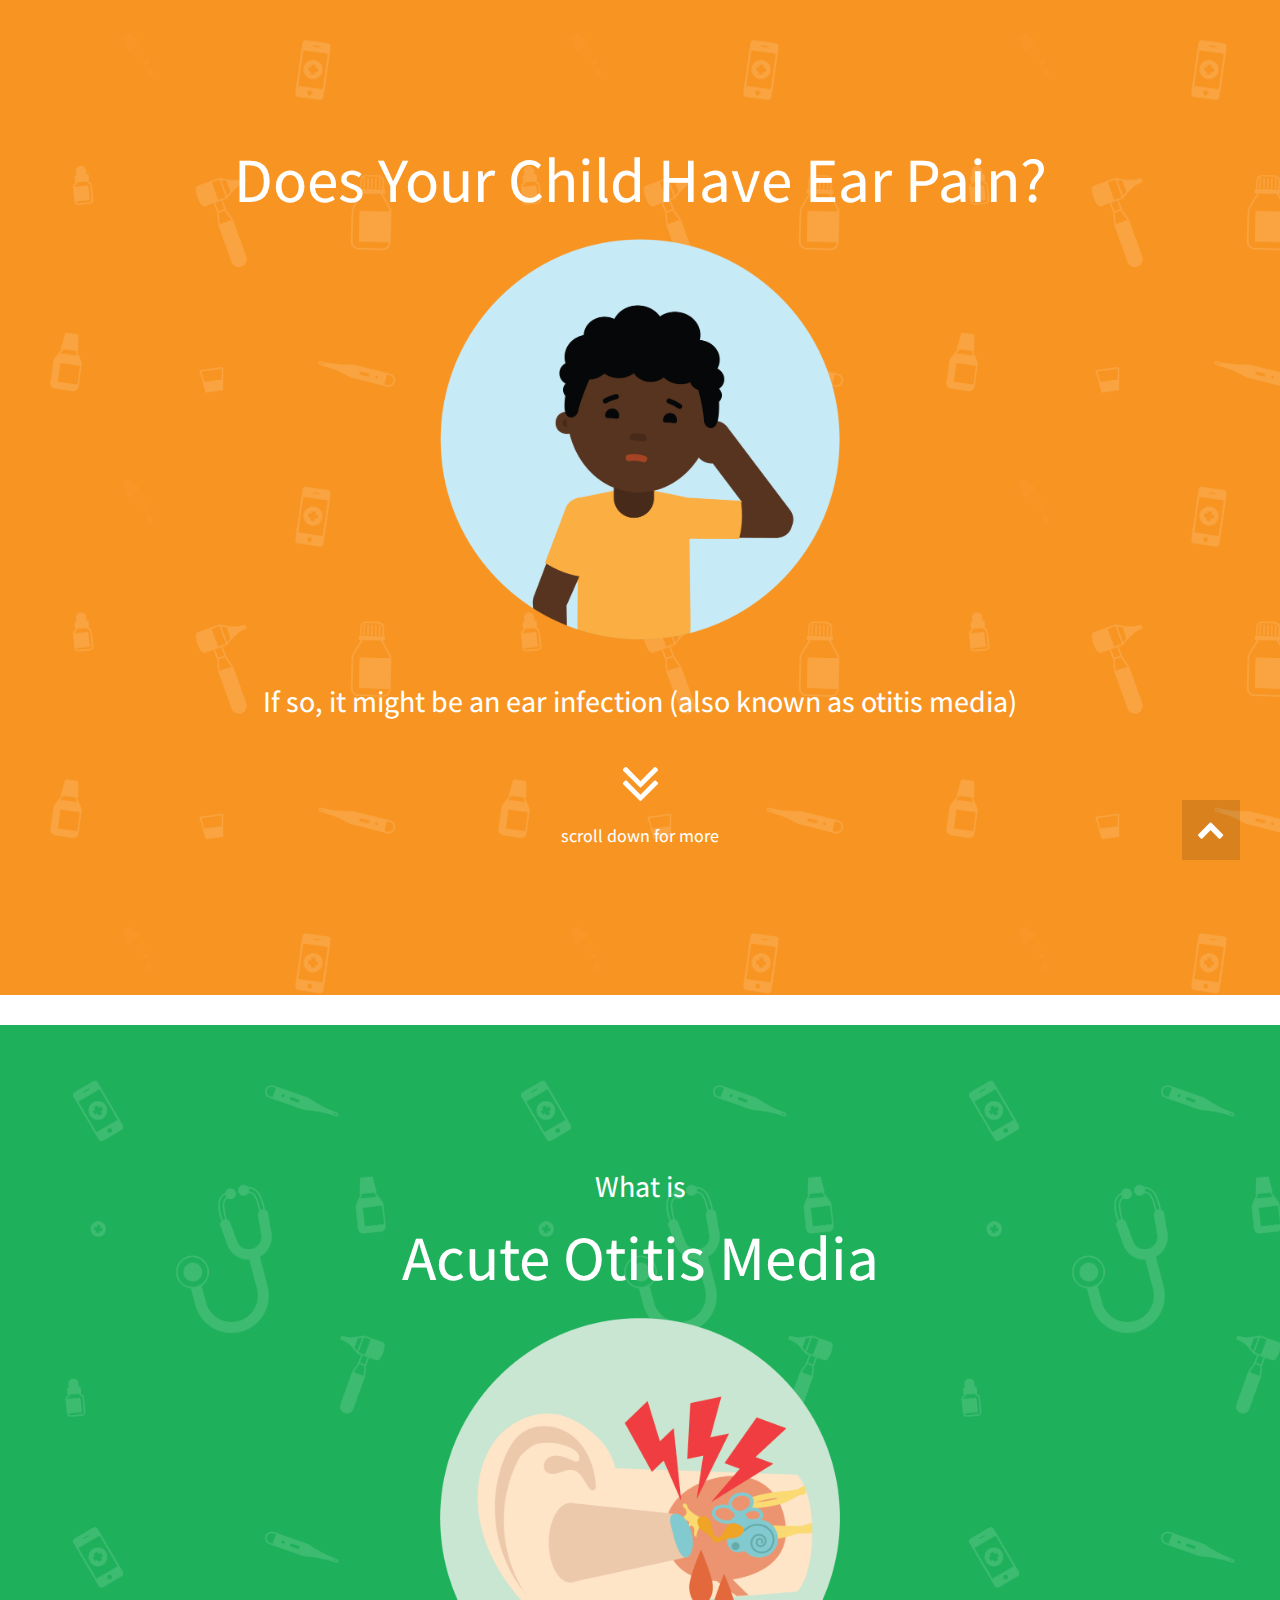
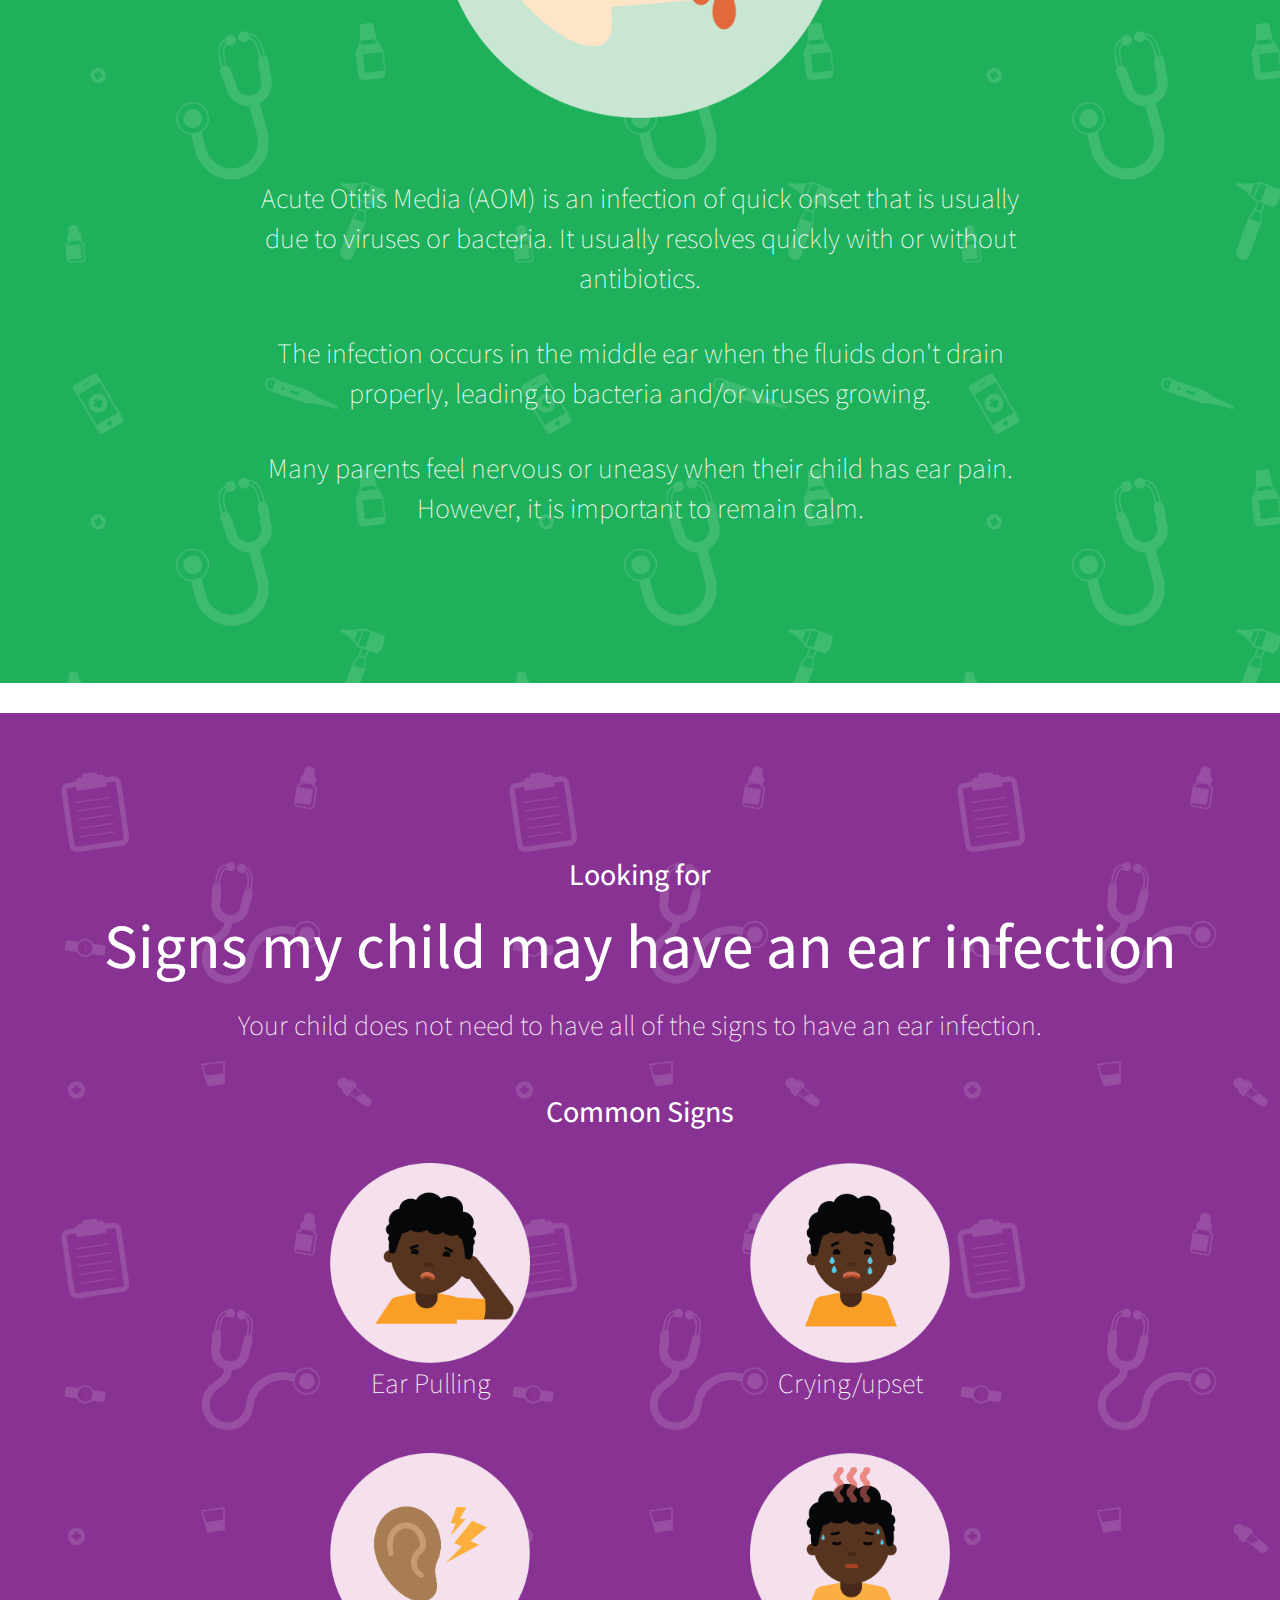
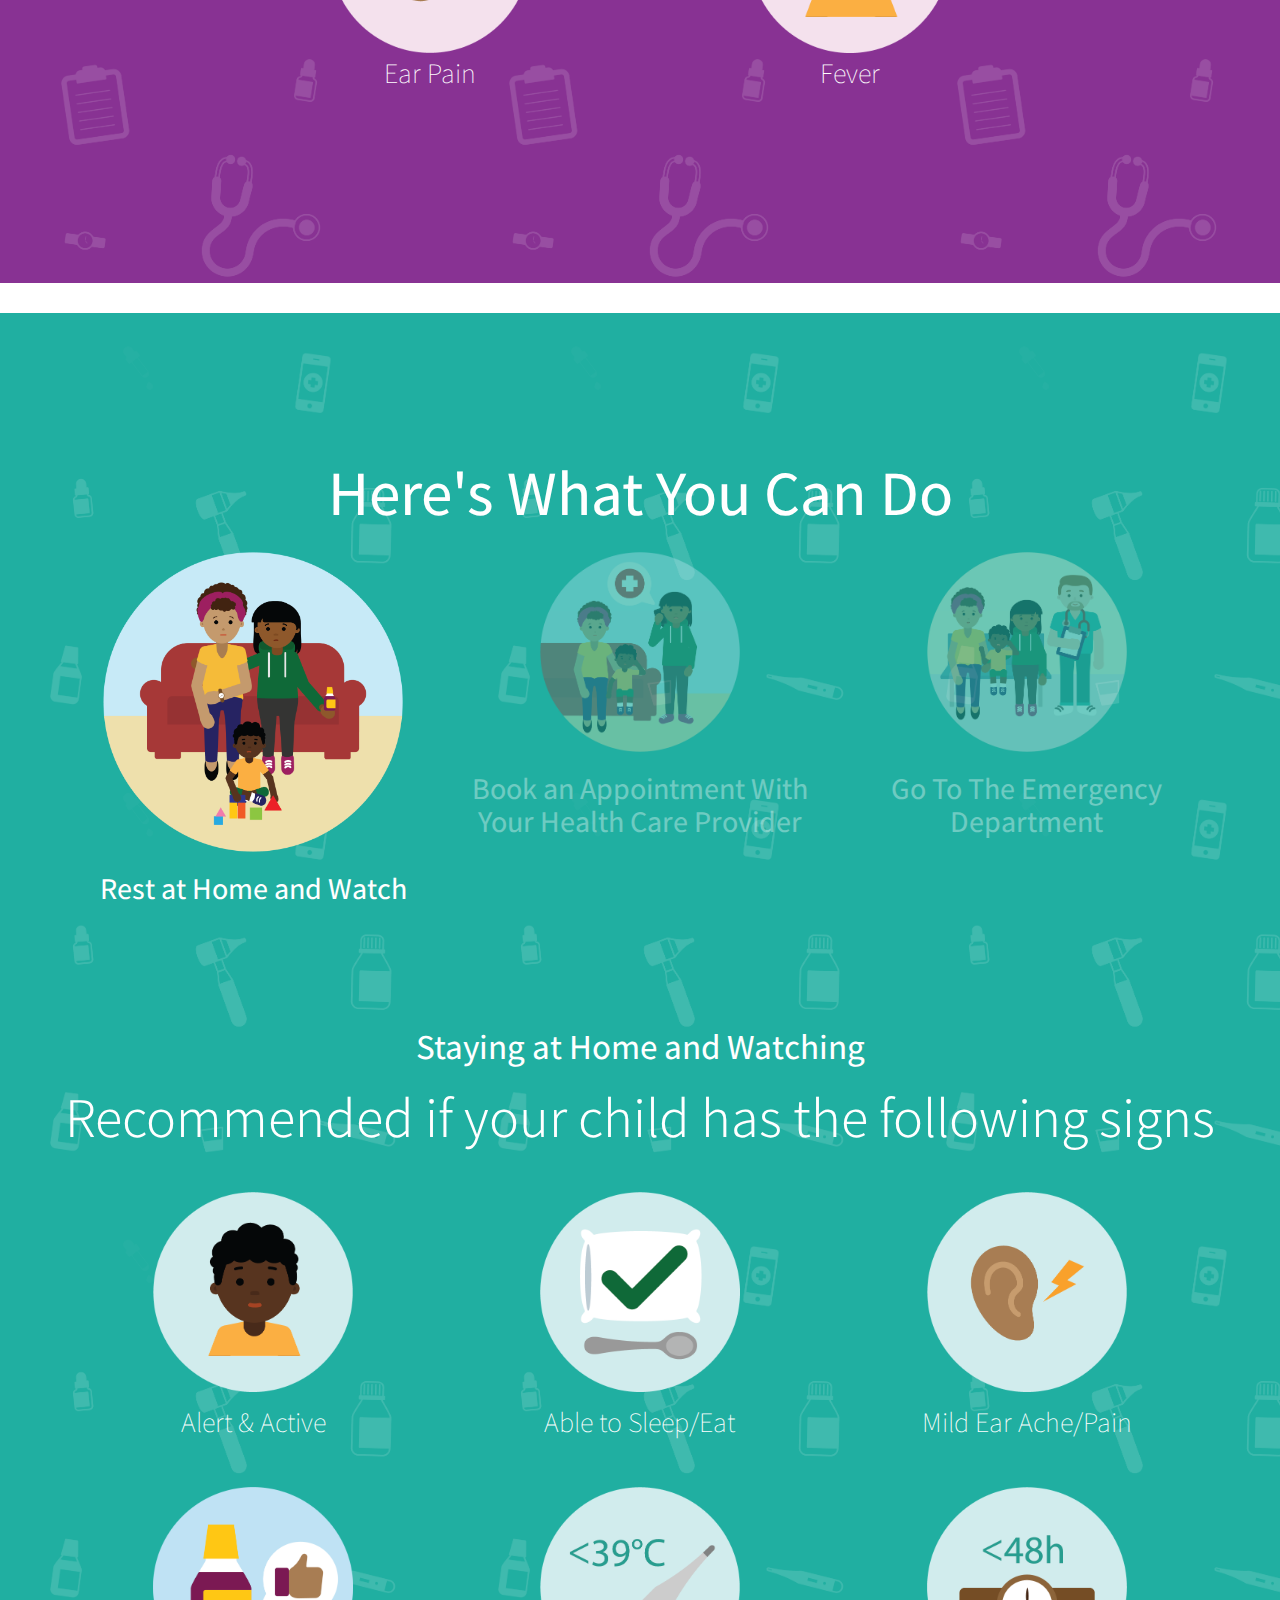
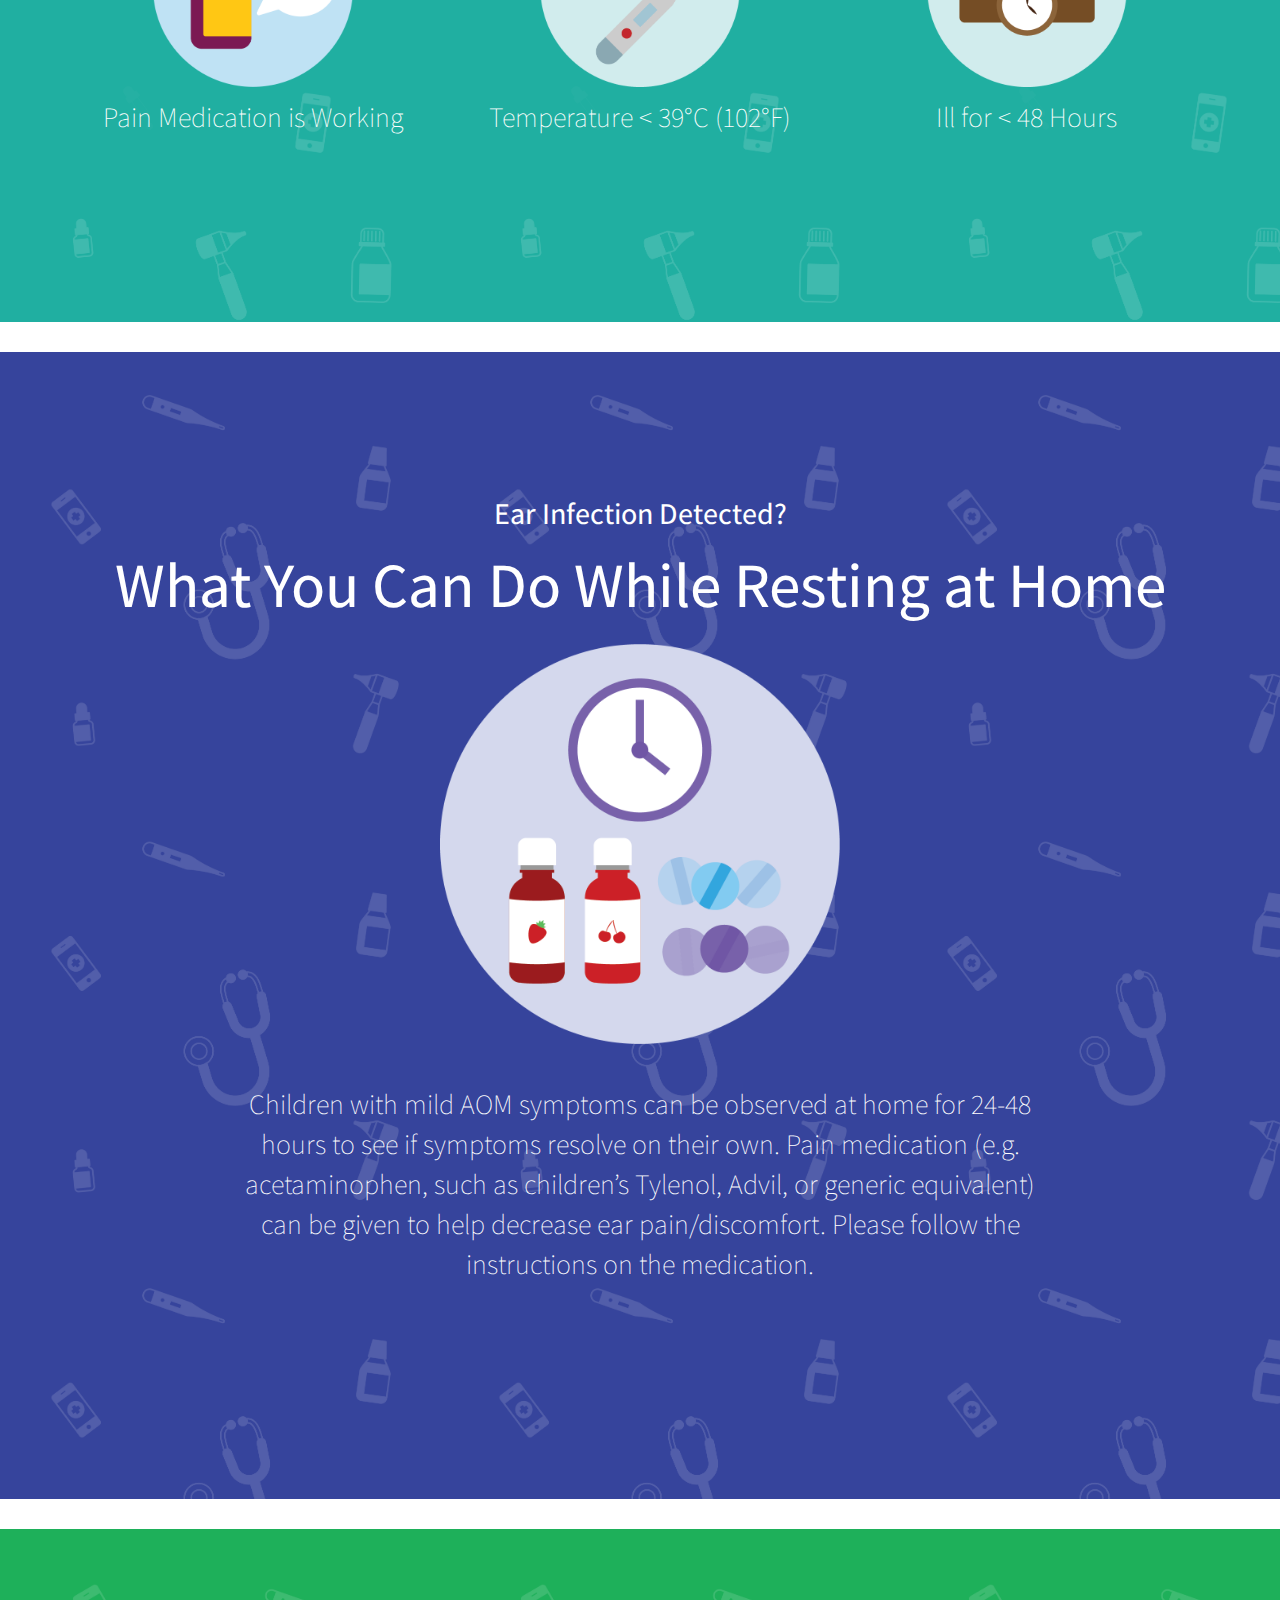
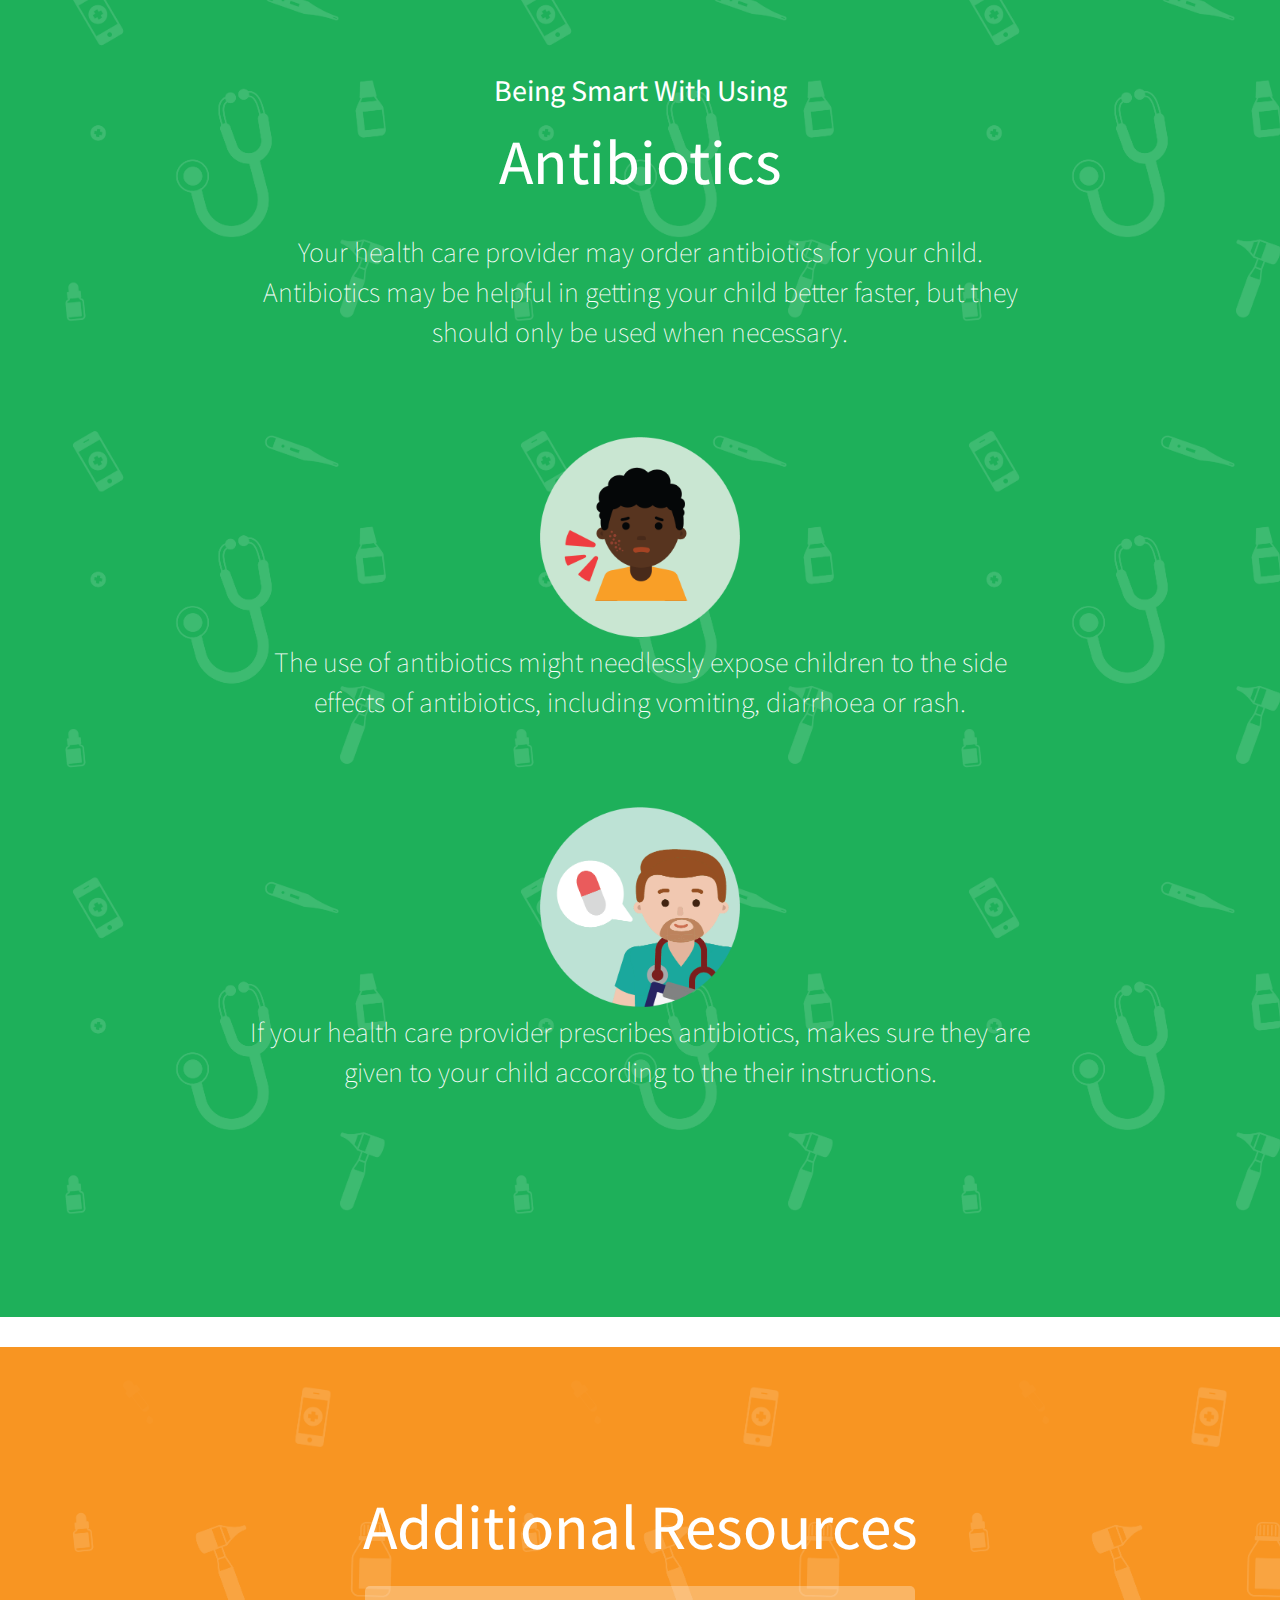
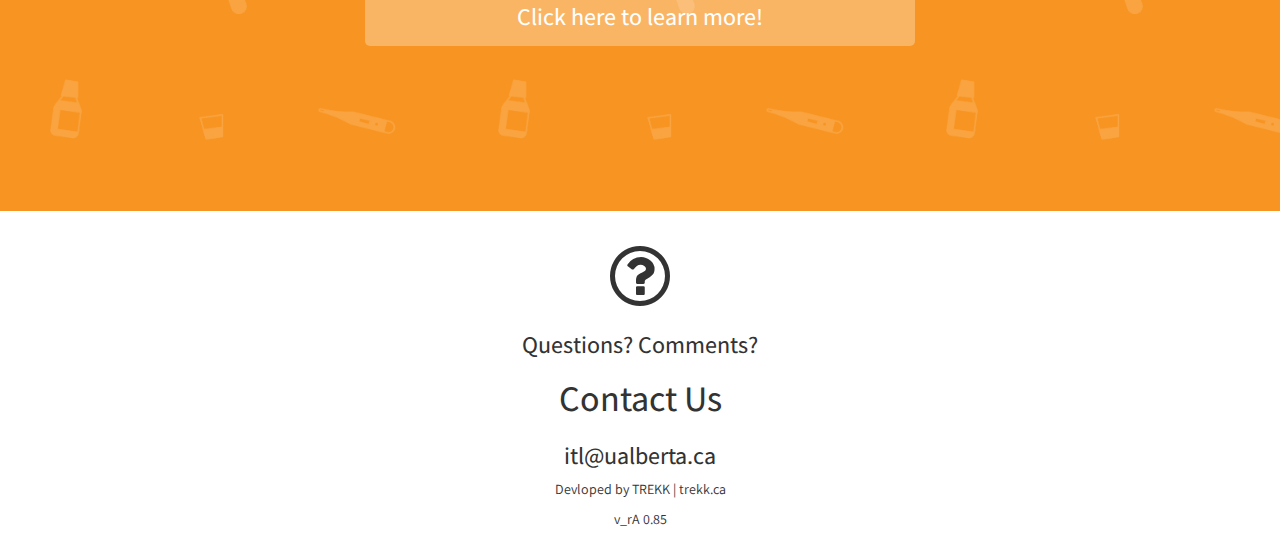
==== index.html @ 3d03ac71 "first commit" ====
<!DOCTYPE html>
<html lang="en-us">

<head>
<meta charset="utf-8">
<meta name="viewport" content="width=device-width, initial-scale=1.0">
<title>Project Eleven Percent</title>
<link href="https://fonts.googleapis.com/css?family=Assistant:300,400,600,700" rel="stylesheet">
<script src="https://ajax.googleapis.com/ajax/libs/jquery/3.2.1/jquery.min.js"></script>
<script src="https://maxcdn.bootstrapcdn.com/bootstrap/3.3.7/js/bootstrap.min.js"></script>
<link rel="stylesheet" href="https://cdnjs.cloudflare.com/ajax/libs/animate.css/3.5.2/animate.min.css">
<link rel="stylesheet" href="https://maxcdn.bootstrapcdn.com/bootstrap/3.3.7/css/bootstrap.min.css">
<link rel="stylesheet" href="https://maxcdn.bootstrapcdn.com/font-awesome/4.7.0/css/font-awesome.min.css">
<link rel="stylesheet" href="mainStyles.css">
<link rel="stylesheet" href="responsive.css">
<script src="mainScript.js"></script>
</head>

<!--<nav class="navbar navbar-default navbar-fixed-top fullNav">-->
<!--	<div class="container-fluid">-->
<!--	    <ul class="nav navbar-nav">-->
<!--			<li id="navBackToTop" class="mainBtn"><a href="javascript:void(0)">Back to Top</a></li>-->
<!--			<li id="navPainClinics" class="mainBtn"><a href="javascript:void(0)">Pain Clinics</a></li>-->
<!--			<li id="navFindClinics" class="mainBtn"><a href="javascript:void(0)">Find Clinics</a></li> -->
<!--			<li id="navSkillsToCope" class="mainBtn"><a href="javascript:void(0)">Skills to Cope</a></li> -->
<!--			<li id="navOtherTools" class="mainBtn"><a href="javascript:void(0)">Other Tools</a></li> -->
<!--			<li id="navContactUs" class="mainBtn"><a href="javascript:void(0)">Contact Us</a></li> -->
<!--			<li id="mobileNavUpBtn" class="hideMe"><a href="javascript:void(0)"><i class="fa fa-angle-up" aria-hidden="true"></i></a></li>-->
<!--			<li id="mobileNavDownBtn" class="showMe"><a href="javascript:void(0)"><i class="fa fa-angle-down" aria-hidden="true"></i></a></li>-->
<!--		</ul>-->
<!--	</div>-->
<!--</nav>-->




<body>
	<div class="mainContainer container text-center" id="intro">
		<div class="row row1 jumbotron lastElement bgOrange">
			<div class="textContent">
				<!--<h5>Let's Be Otitis Media Aware</h5>-->
				<!--<h5 class="hook">u there?</h5>-->
				<h1>Does Your Child Have Ear Pain?</h1>
				<!--<div class="overlay hideMe" id="scrollDown">-->
				<!--	<h1>Scroll Down!</h1>-->
				<!--	<h2>to view more</h2>-->
				<!--</div>-->
				<img src="/img/scene_AOM-01.png" class="img-scene">
				<!--<img id="panel_1" src="images/panel_1.png">-->
				<h2>If so, it might be an ear infection (also known as otitis media)</h3>
				<!--<a href="javascript:void(0)" id="btnHowDoIKnow"><h3 class="primaryBtn">How do I know if it's an ear infection?</h2></a>-->
				<!--<a href="javascript:void(0)" id="btnWhatShouldIDo"><h3 class="primaryBtn">My child has an ear infection - what should I do?</h2></a>-->
				<i class="fa fa-angle-double-down animated bounce infinite" id="downIcon" aria-hidden="true"></i>
				<h4>scroll down for more</h4>
			</div>
		</div>
	</div>
	
	<div class="mainContainer container text-center" id="learnPage">
		<div class="row row1 jumbotron lastElement learnRow bgGreen">
			<div class="textContent">
				<h2>What is</h2>
				<h1>Acute Otitis Media</h1>
				<img src="/img/scene_ear.png" class="img-scene">
				<div class=textBox>
					<p>Acute Otitis Media (AOM) is an infection of quick onset that is usually due to viruses or bacteria. It usually resolves quickly with or without antibiotics.</p>
					<p>The infection occurs in the middle ear when the fluids don't drain properly, leading to bacteria and/or viruses growing.</p>
					<p>Many parents feel nervous or uneasy when their child has ear pain. However, it is important to remain calm.</p>
				</div>
			</div>
		</div>
		
		<div class="row row2 jumbotron lastElement learnRow bgPurple" id="symptomsSection">
			<div class="textContent">
				<h2>Looking for</h2>
				<h1>Signs my child may have an ear infection</h1>
				<p>Your child does not need to have all of the signs to have an ear infection.</p>
				
				<div class="symptomsContainer">
					<h2>Common Signs</h2>
					<div class="col-sm-6">
						<ul>
							<li><img src=img/icon/earPull.png><p>Ear Pulling</p></li>
							<li><img src=img/icon/earPain.png><p>Ear Pain</p></li>
						</ul>
					</div>
					<div class="col-sm-6">
						<ul>
							<li><img src=img/icon/crying.png><p>Crying/upset</p></li>
							<!--<video src="img/icon/icon_crying.png" autoplay loop>-->
							<li><img src=img/icon/fever.png><p>Fever</p></li>
						</ul>
					</div>
				</div>
			</div>
		</div>
		
		
	<!--<div class="mainContainer container text-center" id="actionPage">-->
		<div class="row jumbotron lastElement actionRow bgGreenLight" id="actionList">
			<div class="textContent">

				<h1>Here's What You Can Do</h1>

				<div class="optionsContainer">
						<a href="javascript:void(0)" id="btnMonitor" class="setActionBtns initialSelected">
							<div class="col-xs-4">
								<img src="/img/scene_home-01.png" class="img-scene-md sceneImg selected regular">
								<img src="/img/icon/icon_home.png" class="img-scene-md sceneImg selected mobile">
								<h2 class="actionOption">Rest at Home and Watch</h2>
								<!--<img src="/img/scene_ER-01.png" class="img-scene-md sceneImg">-->
								<!--<h2>Go To The Emergency Room</h2>-->
							</div>
						</a>
						
						<a href="javascript:void(0)" id="btnAppointment" class="setActionBtns initialNotSelected">
							<div class="col-xs-4">
								<img src="/img/scene_appointment-01.png" class="img-scene-md sceneImg notSelected regular">
								<img src="/img/icon/icon_appointment.png" class="img-scene-md sceneImg mobile">
								<h2 class="actionOption">Book an Appointment With Your Health Care Provider</h2>
							</div>
						</a>
						
						<a href="javascript:void(0)" id="btnER" class="setActionBtns initialNotSelected">
							<div class="col-xs-4">
								<img src="/img/scene_ER-01.png" class="img-scene-md sceneImg notSelected regular">
								<img src="/img/icon/icon_er.png" class="img-scene-md sceneImg mobile">
								<h2 class="actionOption">Go To The Emergency Department</h2>
								<!--<img src="/img/scene_home-01.png" class="img-scene-md sceneImg">-->
								<!--<h2>Rest at Home and Monitor</h2>-->
							</div>
						</a>
				</div>

			</div>
			
			<div id="contentMonitor" class="setActionContent">
				<h3>Staying at Home and Watching</h3>
				<h2>Recommended if your child has the following signs</h2>
				<div class="col-sm-4">
					<ul>
						<li><img src=img/icon/chrHappy.png><p>Alert &amp; Active</p></li>
						<li><img src=img/icon/medicineYes.png><p>Pain Medication is Working</p></li>
					</ul>
				</div>
				<div class="col-sm-4">
					<ul>
						<li><img src=img/icon/sleepEatYes.png><p>Able to Sleep/Eat</p></li>
						<li><img src=img/icon/lessThan39.png><p>Temperature &lt; 39°C (102°F)</p></li>
					</ul>
				</div>
				<div class="col-sm-4">
					<ul>
						<li><img src=img/icon/painLow.png><p>Mild Ear Ache/Pain</p></li>
						<li><img src=img/icon/lessThan48.png><p>Ill for < 48 Hours</p></li>
					</ul>
				</div>
			</div>
			
			
			<div id="contentAppointment" class="hideMe setActionContent">
				<h3>Making an Appointment with your health Care provider</h3>
				<h2>Recommended if your child has the following signs</h2>
				<div class="col-sm-4">
					<ul>
						<li><img src=img/icon/chrSad.png><p>Child is Upset/Can't Settle</p></li>
						<li><img src=img/icon/medicineNo.png><p>Pain Medication isn't working</p></li>
					</ul>						
				</div>
				<div class="col-sm-4">
					<ul>
						<li><img src=img/icon/sleepEatNo.png><p>Unable to Sleep/Eat</p></li>
						<li><img src=img/icon/moreThan39.png><p>Temperature > 39°C (102°F)</p></li>
					</ul>
				</div>
				<div class="col-sm-4">
					<ul>
						<li><img src=img/icon/painHigh.png><p>Severe Ear Ache/Pain</p></li>
						<li><img src=img/icon/moreThan48.png><p>Ill for > 48 Hours</p></li>
					</ul>
				</div>
			</div>
			
			
			<div id="contentER" class="hideMe setActionContent">
				<h3>Visiting the Emergency Department</h3>
				<h2>Recommended if your child has the following signs</h2>
				<ul>
					<li><img src=img/icon/rupture.png><p>Fluid coming from the ear</p></li>
					<li><img src=img/icon/seizure.png><p>Febrile Seizure Occurs</p></li>
					<!--change this image to something else soon-->
				</ul>
			</div>
			
		</div>
	<!--</div>-->
		
		
		<div class="row row3 jumbotron lastElement learnRow bgBlue" id="howToManage">
			<div class="textContent">
				<h2>Ear Infection Detected?</h2>
				<!--<h1>How to Manage</h1>-->
				<h1>What You Can Do While Resting at Home</h1>
				<!--<h3>Mild Symptoms</h3>-->
				<img src="/img/scene_monitor.png" class="img-scene">
				<div class="textBox">
					<p>Children with mild AOM symptoms can be observed at home for 24-48 hours to see if symptoms resolve on their own. Pain medication (e.g. acetaminophen, such as children’s Tylenol, Advil, or generic equivalent) can be given to help decrease ear pain/discomfort. Please follow the instructions on the medication.</p>
				</div>
				
				<!--<h3>Moderate to Severe Symptoms</h3>-->
				<!--<img src="/img/scene_doctorThings.png" class="img-scene">-->
				<!--<div class="textBox">-->
				<!--	<p>Seek medical attention as the child should only be treated with antibiotics to prevent complications.</p>	-->
				<!--</div>-->
				
			</div>
		</div>
		
		<div class="row row3 jumbotron lastElement learnRow bgGreen" id="antibioticsSection">
			<div class="textContent">
				<h2>Being Smart With Using</h2>
				<h1>Antibiotics</h1>
				<div class="textBox">
					<p>Your health care provider may order antibiotics for your child. Antibiotics may be helpful in getting your child better faster, but they should only be used when necessary.</p>
					<ul>
						<!--<li><img src=img/icon/antibiotics/stronger.png><p>Unnecessary use of antibiotics can contribute to antibiotic resistance.</p></li>-->
						<li><img src=img/icon/antibiotics/sideEffects.png><p>The use of antibiotics might needlessly expose children to the side effects of antibiotics, including vomiting, diarrhoea or rash.</p></li>
						<!--<li><img src=img/icon/antibiotics/nope.png><p>Also, antibiotics are not effective for reducing ear pain - use Children's Advil or Tylenol (or generic equivalent) for pain instead.</p></li>-->
						<li><img src=img/icon/antibiotics/instructions.png><p>If your health care provider prescribes antibiotics, makes sure they are given to your child according to the their instructions.</p></li>
					</ul>
				</div>
			</div>
		</div>
		
		<div class="row row3 jumbotron lastElement learnRow bgOrange">
			<div class="textContent">
				<h1>Additional Resources</h1>
				<!--<a href="javascript:void(0)" id="btnWhatNow"><h3 class="primaryBtn">Yes, what now?</h2></a>-->
				<a href="http://trekk.ca/patientsandfamilies" id="btnLearnMore"><h3 class="primaryBtn">Click here to learn more!</h3></a>
			</div>
		</div>
	</div>
	
	
</body>

<div class="overlay" id="backToTop">
	<i class="fa fa-chevron-up" aria-hidden="true"></i>
</div>



<footer class="text-center md-space" id="rowContacts">
	<i class="fa fa-question-circle-o fa-5x"></i><h3>Questions? Comments?</h3>
	<h1>Contact Us</h1>
	<h3>itl@ualberta.ca</h3>
	<p>Devloped by TREKK | trekk.ca</p>
	<p>v_rA 0.85</p>
</footer>
</html>
---- mainStyles.css ----
/*setup*/
.hideMe {
    display: none;
}

.mobile {
    display: none;
}

/*================*/
/*GENERAL*/
/*================*/

/*font*/
p, h1, h2, h3, h4, h5, h6, a, ul, li {
    font-family: 'Assistant', sans-serif;
}

ul {
    list-style: none;
}

/*link color*/
.row a, .row a:hover {
    color: #FFF;
    text-decoration: none;
}

/*general container*/
.container {
    width: 100%;
}


/*ROWS */
.row p {
    font-size: 2.0em;
}

.row {
    color: #FFF;
    border-radius: 0px !important;
    /*background-image: url("img/bgPattern_clear-00.png");*/
    background-size: 32%;
    padding-top: 125px;
    padding-bottom: 140px;
}



.textBox {
    width: 800px;
    margin: 0 auto;
}

.textBox p {
    margin-top: 35px;
}



.actionRow {
    background-color: #13A871;
    -webkit-transition: background-color 1s, height 1s;
    transition: background-color 1s, height 1s;
}

.learnRow {
    background-color: #13A871;
    /*background-color: #F4BA14;*/
}

.bgOrange {
    background-color: #F89522;
    background-image: url("img/bgPattern_clear-00.png");
    background-size: 35%;
}

.bgOrangeRed {
    background-color: #F05227;
    background-image: url("img/bgPattern_clear-01.png");
    background-size: 35%;
}

.bgPurple {
    background-color: #883293;
    background-image: url("img/bgPattern_clear-02.png");
    background-size: 35%;
}

.bgBlue {
    background-color: #36449C;
    background-image: url("img/bgPattern_clear-03.png");
    background-size: 35%;
}

.bgGreenLight {
    background-color: #20AFA1;
    /*background-color: #8EC73F;*/
    background-image: url("img/bgPattern_clear-00.png");
    background-size: 35%;
}

.bgGreen {
    background-color: #1EB05A;
    background-image: url("img/bgPattern_clear-01.png");
    background-size: 35%;
}




/*===================*/
/*BUTTONS*/
/*===================*/

.primaryBtn {
    background-color: rgba(255, 255, 255, 0.3);
    margin: 25px auto;
    border-radius: 5px;
    line-height: 60px;
    width: 550px;
}

.optionsContainer h4 {
    padding-bottom: 8px;
}

.img-scene {
    width: 400px;
    margin-bottom: 25px;
}

.img-scene-md {
    transition: width 1s;
}

.img-scene-md.selected {
    width: 300px;
}


.img-scene-md.notSelected {
    width: 200px;
}


.initialNotSelected {
    opacity: 0.35;
    filter: alpha(opacity=35);
}


.setActionContent {
    margin-top: 450px;
}


#symptomsSection ul img, #antibioticsSection ul img, #symptomsSection ul video, #antibioticsSection ul video {
    width: 200px;
}

#symptomsSection ul li p {
    margin-bottom: 50px;
}

ul {
    padding-left: 0px;
}

#contentMonitor img, #contentAppointment img, #contentER img {
    width: 200px;
    margin-bottom: 10px;
}

.setActionContent ul li {
    margin-bottom: 45px;
}

.setActionContent h2 {
    font-size: 4em;
    font-weight: 300;
    margin-bottom: 45px;
}

.setActionContent h3 {
    font-size: 2.5em;
}

.row1 h5 {
    font-size: 32px;
}

h1 {
    margin-bottom: 25px;
}

.setActionContent h3 {
    margin-top: 500px;
}

.setActionContent ul p {
    font-size: 2em;
}


.marginTopHuge {
    margin-top: 950px;
}

.symptomsContainer {
    width: 840px;
    margin-top: 50px;
    margin-left: auto;
    margin-right: auto;
}

.symptomsContainer h2 {
    margin-bottom: 35px;
}




#howToManage h3 {
    font-size: 3.0em;
    margin-bottom: 25px;
    margin-top: 55px;
}

#howToManage p {
    margin-top: 15px;
    margin-bottom: 75px;
}



.overlay {
    position: fixed;
    color: white;
    background-color: rgba(0, 0, 0, 0.12);
    padding: 10px 15px;
    font-size: 2em;
}

#backToTop {
    right: 40px;
    bottom: 40px;
}

#scrollDown {
    position: absolute;
    width: 600px;
    background-color: rgba(0, 0, 0, 0.72);
    left:0;
    right:0;
    margin-left:auto;
    margin-right: auto;
    text-align: center;
    border-radius: 5px;
    margin-top: 80px;
    font-size: 3.5em;
    padding: 30px 60px;
}

#antibioticsSection p {
    margin-bottom: 85px;
}

#antibioticsSection img {
    margin-bottom: -30px;
}

#downIcon {
    margin-top: 25px;
    font-size: 4.5em;
    -webkit-animation-delay: 1.5s;
    -moz-animation-delay: 1.5s;
    animation-delay: 1.5s;
}
---- responsive.css ----
/* Medium Devices, Laptops*/
@media only screen and (max-width: 1200px) {

.row {
    padding-top: 75px;
    padding-bottom: 100px;
}

.img-scene {
    width: 300px;
}

.img-scene-md.selected {
    width: 200px;
}


.img-scene-md.notSelected {
    width: 150px;
}

.setActionContent h3 {
    margin-top: 0px;
}



#symptomsSection ul img, #antibioticsSection ul img, #symptomsSection ul video, #antibioticsSection ul video {
    width: 175px;
}


#contentMonitor img, #contentAppointment img, #contentER img {
    width: 175px;
    margin-bottom: 10px;
}



}





/*Small Devices, Tablets*/
@media only screen and (max-width: 768px) {

.row {
    padding-top: 60px;
    padding-bottom: 85px;
}

.img-scene {
    width: 280px;
}

.img-scene-md.selected {
    width: 190px;
}


.img-scene-md.notSelected {
    width: 145px;
}


    
.textBox {
    width: 700px;
}

.symptomsContainer {
    width: 760px;
}

.container .jumbotron {
    padding-right: 0px;
    padding-left: 0px;
}

.bgOrange {
    background-color: #F89522;
    background-image: url("img/bgPattern_clear-00.png");
    background-size: 55%;
}

.bgOrangeRed {
    background-color: #F05227;
    background-image: url("img/bgPattern_clear-01.png");
    background-size: 55%;
}

.bgPurple {
    background-color: #883293;
    background-image: url("img/bgPattern_clear-02.png");
    background-size: 55%;
}

.bgBlue {
    background-color: #36449C;
    background-image: url("img/bgPattern_clear-03.png");
    background-size: 55%;
}

.bgGreenLight {
    background-color: #20AFA1;
    /*background-color: #8EC73F;*/
    background-image: url("img/bgPattern_clear-00.png");
    background-size: 55%;
}

.bgGreen {
    background-color: #1EB05A;
    background-image: url("img/bgPattern_clear-01.png");
    background-size: 55%;
}

.primaryBtn {
    width: 500px;
}

}








/*Tiny Devices, Tablets*/
@media only screen and (max-width: 420px) {
    
.regular {
    display: none;
}

.mobile {
    display: inline;
}

/*.hook::after {*/
/*    content: ": yes i am x15";*/
/*}*/

/*.optionsContainer {*/
/*    display: none;*/
/*}*/

.row {
    padding-top: 45px;
    padding-bottom: 70px;
}

.img-scene {
    width: 250px;
}

.img-scene-md.selected {
    width: 175px;
}


.img-scene-md.notSelected {
    width: 135px;
}


#symptomsSection ul img, #antibioticsSection ul img, #symptomsSection ul video, #antibioticsSection ul video {
    width: 160px;
}

#contentMonitor img, #contentAppointment img, #contentER img {
    width: 160px;
    margin-bottom: 10px;
}




.textBox {
    width: 340px;
}

.symptomsContainer {
    width: 350px;
}

.primaryBtn {
    width: 300px;
}


.img-scene-md.mobile {
    width: 85px;
}

.img-scene-md.mobile.selected {
    width: 110px;
}

.actionOption {
    font-size: 1.5em;
}

.setActionContent {
    margin-top: 335px;
}


}
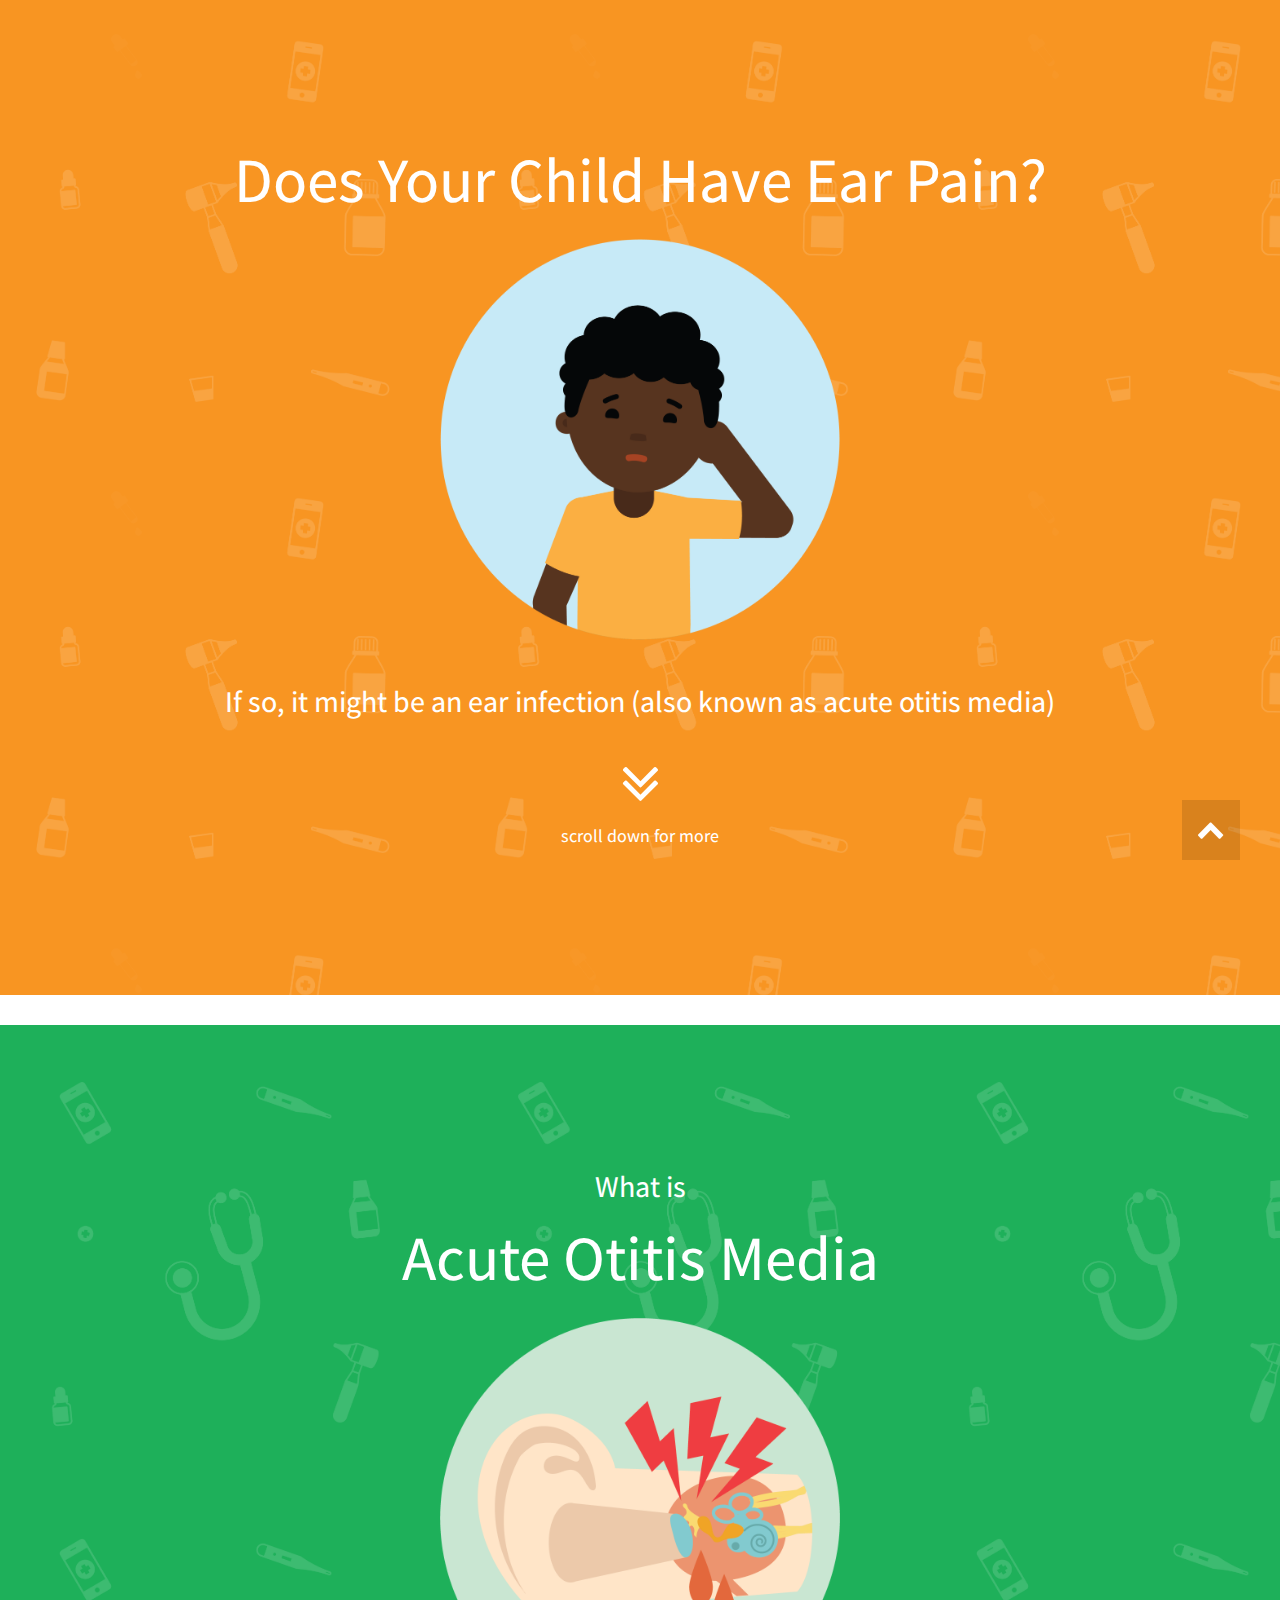
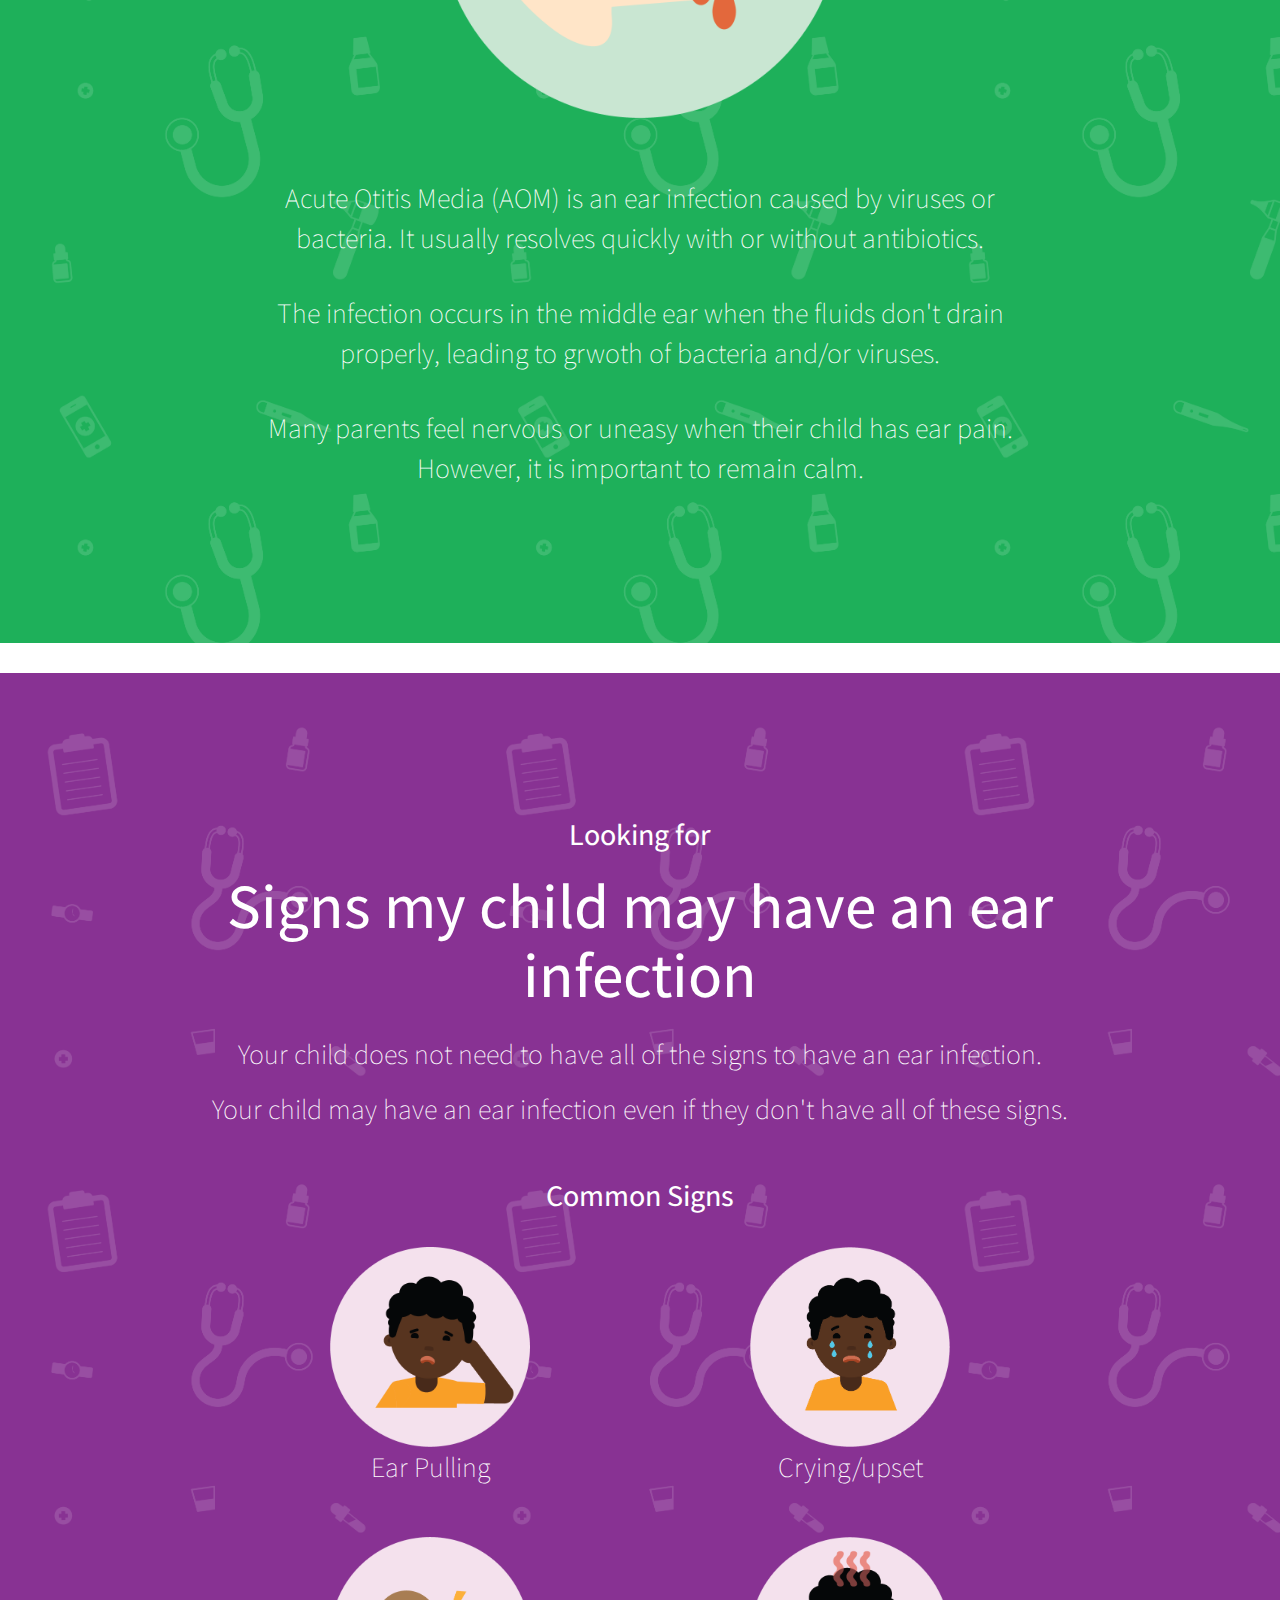
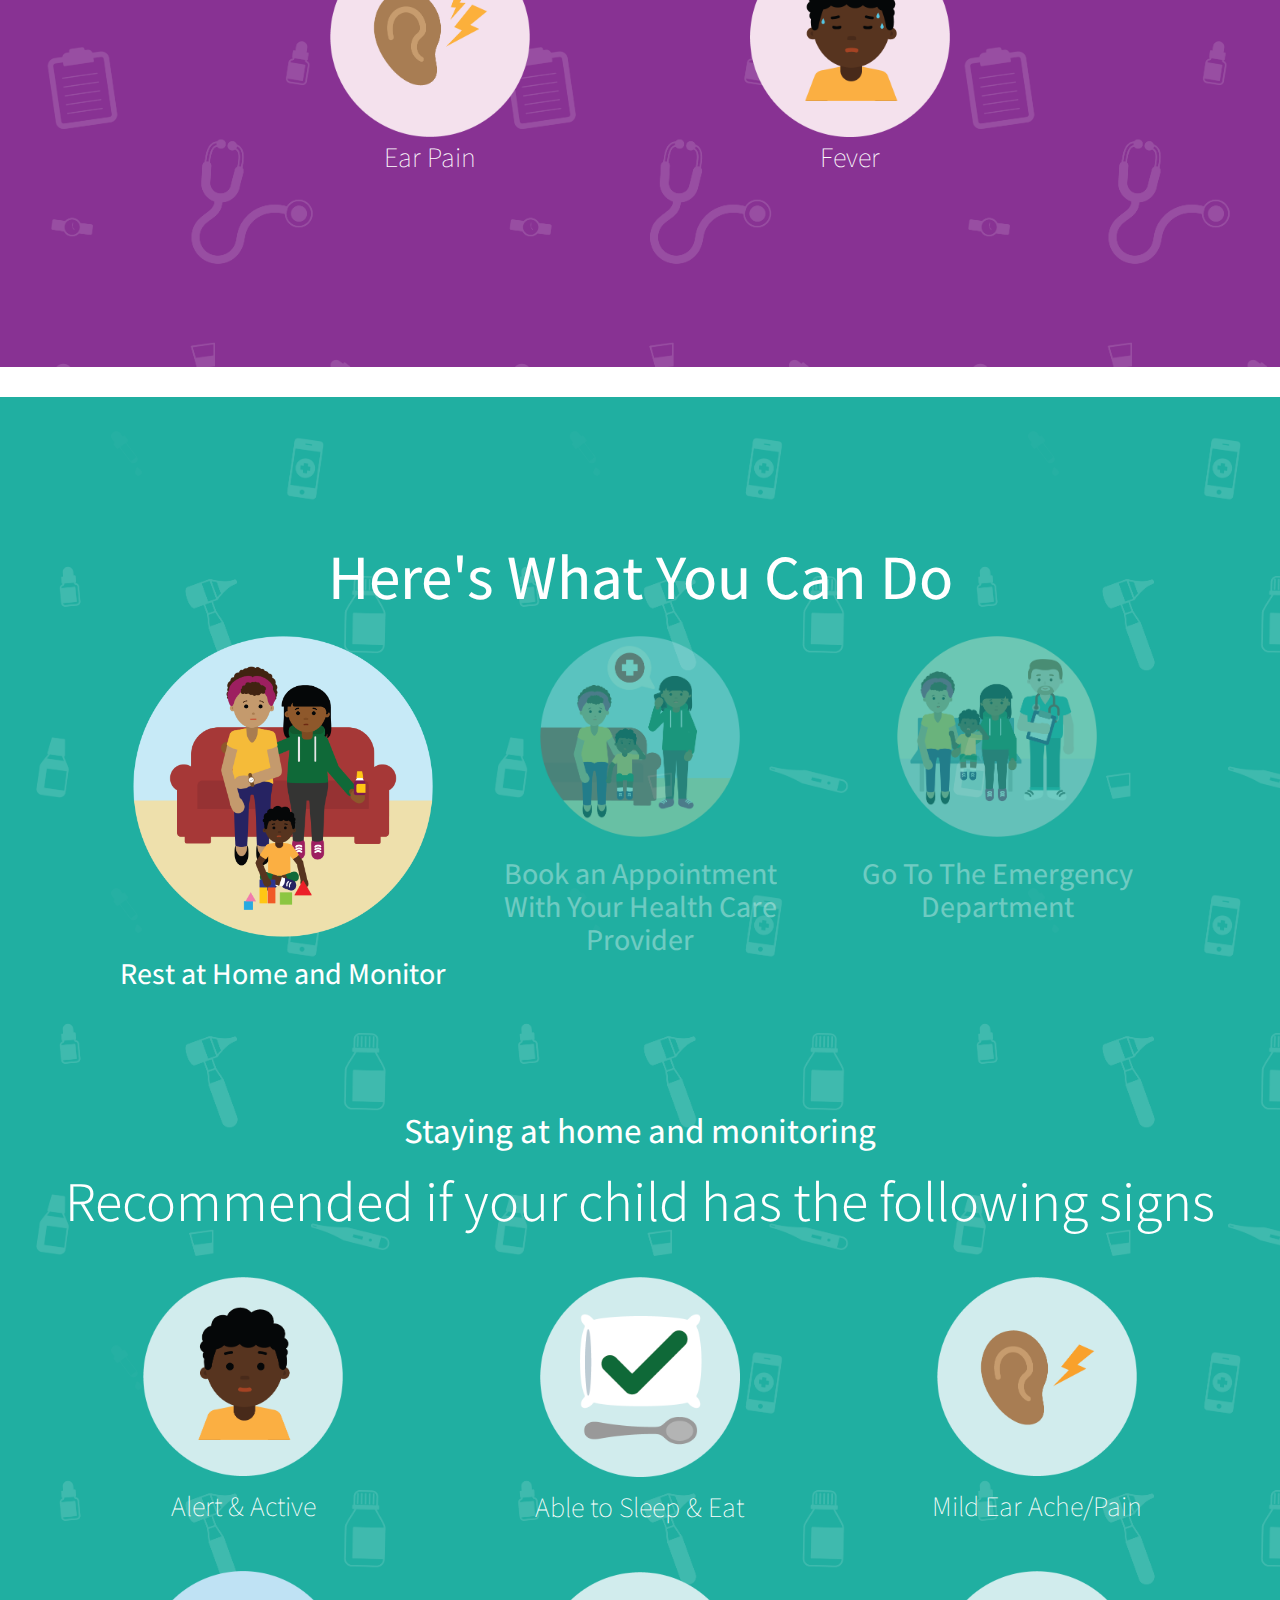
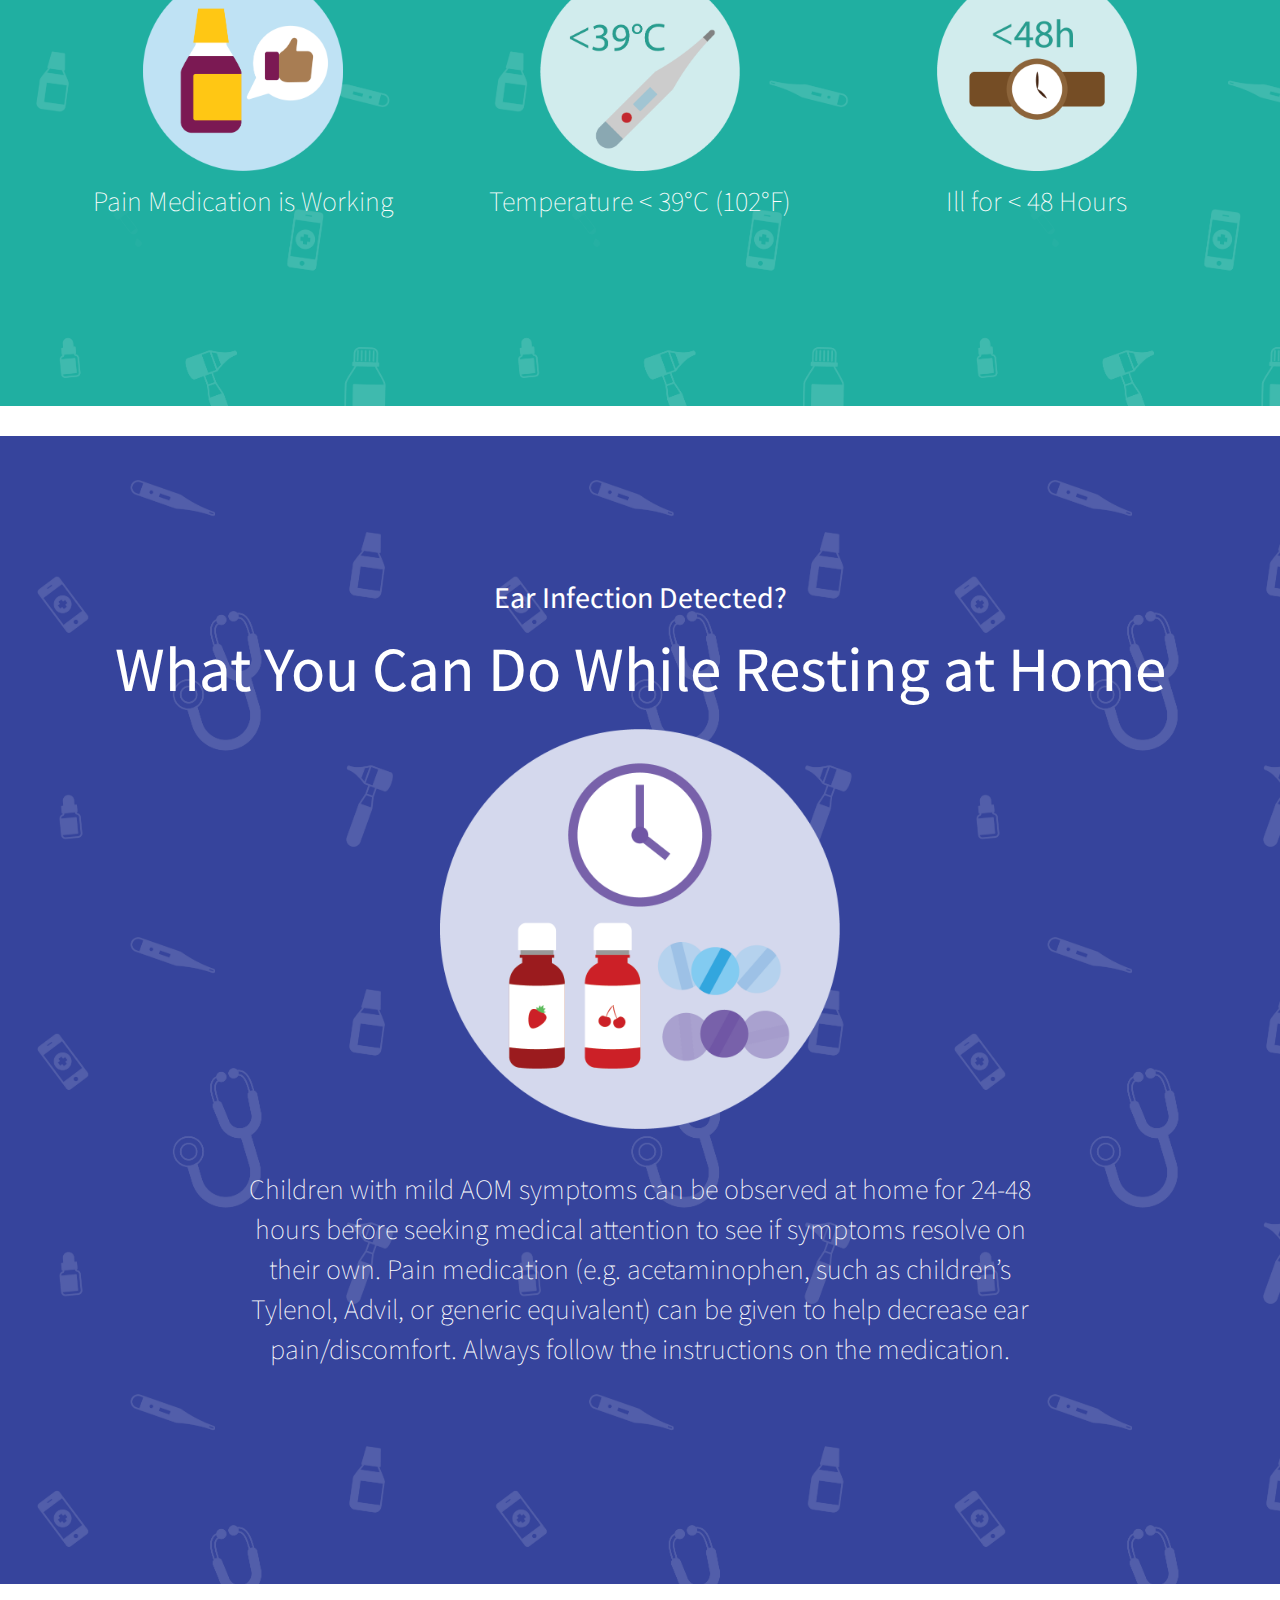
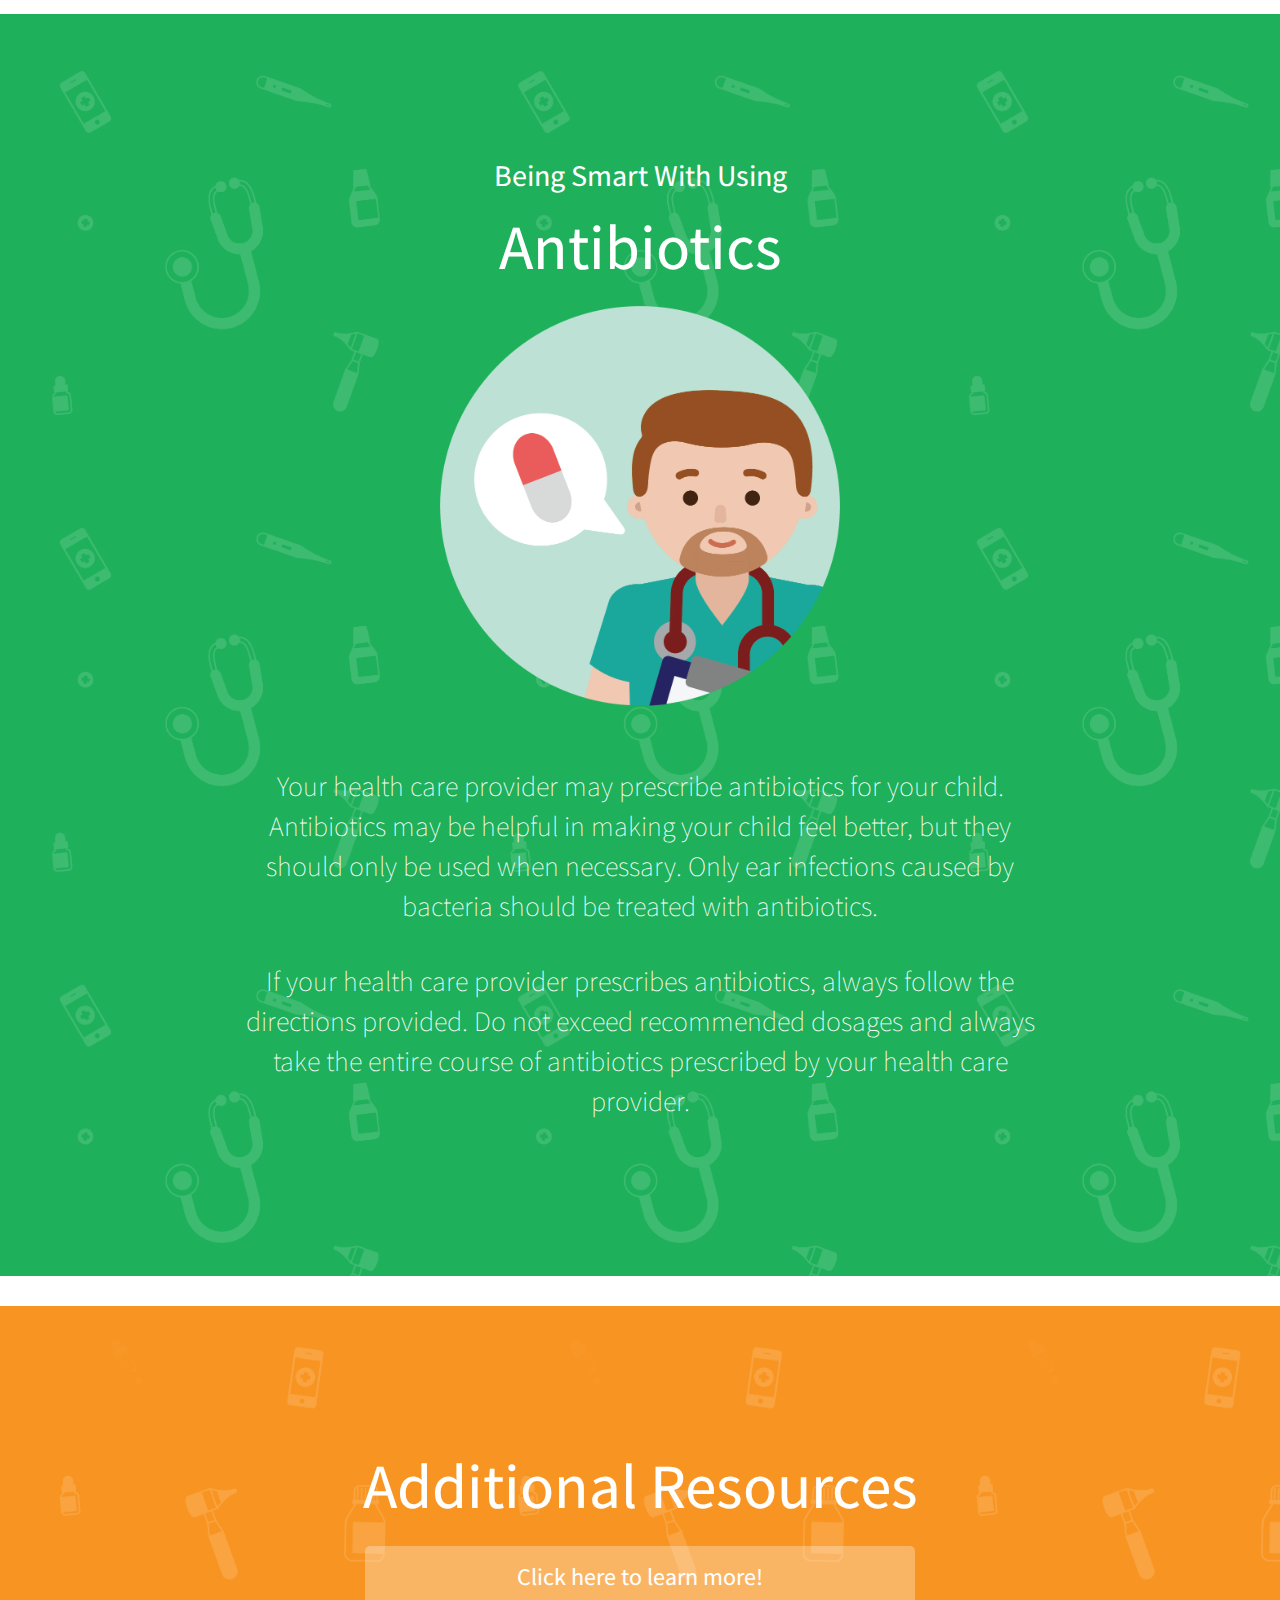
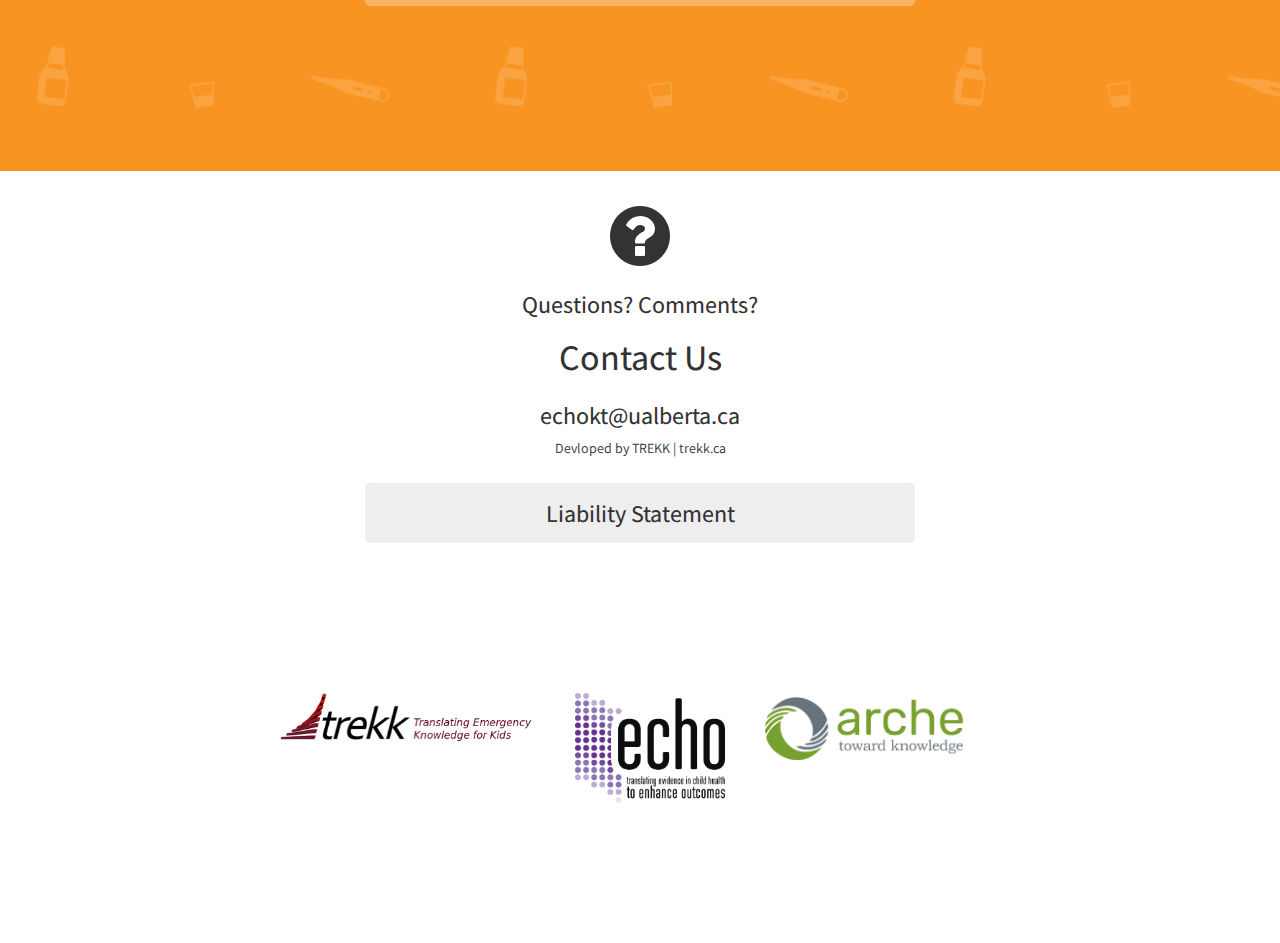
==== commit cf8185f0: "removed the slash that prevents image from loading" ====
--- a/index.html
+++ b/index.html
@@ -4,13 +4,14 @@
 <head>
 <meta charset="utf-8">
 <meta name="viewport" content="width=device-width, initial-scale=1.0">
-<title>Project Eleven Percent</title>
+<title>Acute Otitis Media Infographic</title>
 <link href="https://fonts.googleapis.com/css?family=Assistant:300,400,600,700" rel="stylesheet">
 <script src="https://ajax.googleapis.com/ajax/libs/jquery/3.2.1/jquery.min.js"></script>
 <script src="https://maxcdn.bootstrapcdn.com/bootstrap/3.3.7/js/bootstrap.min.js"></script>
 <link rel="stylesheet" href="https://cdnjs.cloudflare.com/ajax/libs/animate.css/3.5.2/animate.min.css">
 <link rel="stylesheet" href="https://maxcdn.bootstrapcdn.com/bootstrap/3.3.7/css/bootstrap.min.css">
 <link rel="stylesheet" href="https://maxcdn.bootstrapcdn.com/font-awesome/4.7.0/css/font-awesome.min.css">
+<link rel="stylesheet" href="https://use.fontawesome.com/releases/v5.1.0/css/all.css" integrity="sha384-lKuwvrZot6UHsBSfcMvOkWwlCMgc0TaWr+30HWe3a4ltaBwTZhyTEggF5tJv8tbt" crossorigin="anonymous">
 <link rel="stylesheet" href="mainStyles.css">
 <link rel="stylesheet" href="responsive.css">
 <script src="mainScript.js"></script>
@@ -35,6 +36,24 @@
 
 
 <body>
+	
+	<!--OVERLAY START-->
+	<div class="overlay" id="liability-overlay">
+      <div class="text-right">
+          <p><i class="fas fa-times-circle overlay-close-btn"></i></p>
+      </div>
+      <div class="text-center">
+		<h1>Liability Statement</h1>
+  
+		<p>The information contained in this multimedia content (the “Multimedia”) is provided on an “as is” basis and is offered for general information and educational purposes only; it is not offered as and does not constitute professional advice.</p>
+		<p>There is no guarantee about the accuracy, applicability, fitness or completeness of the information found in the Multimedia. This information is provided without warranty of any kind, express or implied, including but not limited to fitness for a particular purpose. The TREKK network members, including the University of Alberta, The University of Manitoba, and each of their agents, employees, and students disclaim responsibility to any party for any loss or damage of any kind that may arise directly or indirectly as a result of the use of or reliance on the information contained in the Multimedia.</p>
+  
+        <div class="row"><a href="javascript:void(0);" class="horizontal-margin-auto"><h2 class="primaryBtn overlay-close-btn">Close</h2></a></div>
+      </div>
+      
+    </div>
+    <!--OVERLAY END-->
+	
 	<div class="mainContainer container text-center" id="intro">
 		<div class="row row1 jumbotron lastElement bgOrange">
 			<div class="textContent">
@@ -45,9 +64,9 @@
 				<!--	<h1>Scroll Down!</h1>-->
 				<!--	<h2>to view more</h2>-->
 				<!--</div>-->
-				<img src="/img/scene_AOM-01.png" class="img-scene">
+				<img src="img/scene_AOM-01.png" class="img-scene">
 				<!--<img id="panel_1" src="images/panel_1.png">-->
-				<h2>If so, it might be an ear infection (also known as otitis media)</h3>
+				<h2>If so, it might be an ear infection (also known as acute otitis media)</h3>
 				<!--<a href="javascript:void(0)" id="btnHowDoIKnow"><h3 class="primaryBtn">How do I know if it's an ear infection?</h2></a>-->
 				<!--<a href="javascript:void(0)" id="btnWhatShouldIDo"><h3 class="primaryBtn">My child has an ear infection - what should I do?</h2></a>-->
 				<i class="fa fa-angle-double-down animated bounce infinite" id="downIcon" aria-hidden="true"></i>
@@ -61,10 +80,10 @@
 			<div class="textContent">
 				<h2>What is</h2>
 				<h1>Acute Otitis Media</h1>
-				<img src="/img/scene_ear.png" class="img-scene">
-				<div class=textBox>
-					<p>Acute Otitis Media (AOM) is an infection of quick onset that is usually due to viruses or bacteria. It usually resolves quickly with or without antibiotics.</p>
-					<p>The infection occurs in the middle ear when the fluids don't drain properly, leading to bacteria and/or viruses growing.</p>
+				<img src="img/scene_ear.png" class="img-scene">
+				<div class="textBox">
+					<p>Acute Otitis Media (AOM) is an ear infection caused by viruses or bacteria. It usually resolves quickly with or without antibiotics.</p>
+					<p>The infection occurs in the middle ear when the fluids don't drain properly, leading to grwoth of bacteria and/or viruses.</p>
 					<p>Many parents feel nervous or uneasy when their child has ear pain. However, it is important to remain calm.</p>
 				</div>
 			</div>
@@ -75,6 +94,7 @@
 				<h2>Looking for</h2>
 				<h1>Signs my child may have an ear infection</h1>
 				<p>Your child does not need to have all of the signs to have an ear infection.</p>
+				<p>Your child may have an ear infection even if they don't have all of these signs.</p>
 				
 				<div class="symptomsContainer">
 					<h2>Common Signs</h2>
@@ -105,28 +125,28 @@
 				<div class="optionsContainer">
 						<a href="javascript:void(0)" id="btnMonitor" class="setActionBtns initialSelected">
 							<div class="col-xs-4">
-								<img src="/img/scene_home-01.png" class="img-scene-md sceneImg selected regular">
-								<img src="/img/icon/icon_home.png" class="img-scene-md sceneImg selected mobile">
-								<h2 class="actionOption">Rest at Home and Watch</h2>
-								<!--<img src="/img/scene_ER-01.png" class="img-scene-md sceneImg">-->
+								<img src="img/scene_home-01.png" class="img-scene-md sceneImg selected regular">
+								<img src="img/icon/icon_home.png" class="img-scene-md sceneImg selected mobile">
+								<h2 class="actionOption">Rest at Home and Monitor</h2>
+								<!--<img src="img/scene_ER-01.png" class="img-scene-md sceneImg">-->
 								<!--<h2>Go To The Emergency Room</h2>-->
 							</div>
 						</a>
 						
 						<a href="javascript:void(0)" id="btnAppointment" class="setActionBtns initialNotSelected">
 							<div class="col-xs-4">
-								<img src="/img/scene_appointment-01.png" class="img-scene-md sceneImg notSelected regular">
-								<img src="/img/icon/icon_appointment.png" class="img-scene-md sceneImg mobile">
+								<img src="img/scene_appointment-01.png" class="img-scene-md sceneImg notSelected regular">
+								<img src="img/icon/icon_appointment.png" class="img-scene-md sceneImg mobile">
 								<h2 class="actionOption">Book an Appointment With Your Health Care Provider</h2>
 							</div>
 						</a>
 						
 						<a href="javascript:void(0)" id="btnER" class="setActionBtns initialNotSelected">
 							<div class="col-xs-4">
-								<img src="/img/scene_ER-01.png" class="img-scene-md sceneImg notSelected regular">
-								<img src="/img/icon/icon_er.png" class="img-scene-md sceneImg mobile">
+								<img src="img/scene_ER-01.png" class="img-scene-md sceneImg notSelected regular">
+								<img src="img/icon/icon_er.png" class="img-scene-md sceneImg mobile">
 								<h2 class="actionOption">Go To The Emergency Department</h2>
-								<!--<img src="/img/scene_home-01.png" class="img-scene-md sceneImg">-->
+								<!--<img src="img/scene_home-01.png" class="img-scene-md sceneImg">-->
 								<!--<h2>Rest at Home and Monitor</h2>-->
 							</div>
 						</a>
@@ -135,7 +155,7 @@
 			</div>
 			
 			<div id="contentMonitor" class="setActionContent">
-				<h3>Staying at Home and Watching</h3>
+				<h3>Staying at home and monitoring</h3>
 				<h2>Recommended if your child has the following signs</h2>
 				<div class="col-sm-4">
 					<ul>
@@ -145,7 +165,7 @@
 				</div>
 				<div class="col-sm-4">
 					<ul>
-						<li><img src=img/icon/sleepEatYes.png><p>Able to Sleep/Eat</p></li>
+						<li><img src=img/icon/sleepEatYes.png><p>Able to Sleep &amp; Eat</p></li>
 						<li><img src=img/icon/lessThan39.png><p>Temperature &lt; 39°C (102°F)</p></li>
 					</ul>
 				</div>
@@ -159,17 +179,17 @@
 			
 			
 			<div id="contentAppointment" class="hideMe setActionContent">
-				<h3>Making an Appointment with your health Care provider</h3>
+				<h3>Making an appointment with your health care provider</h3>
 				<h2>Recommended if your child has the following signs</h2>
 				<div class="col-sm-4">
 					<ul>
-						<li><img src=img/icon/chrSad.png><p>Child is Upset/Can't Settle</p></li>
+						<li><img src=img/icon/chrSad.png><p>Child is Upset or Can't Settle</p></li>
 						<li><img src=img/icon/medicineNo.png><p>Pain Medication isn't working</p></li>
 					</ul>						
 				</div>
 				<div class="col-sm-4">
 					<ul>
-						<li><img src=img/icon/sleepEatNo.png><p>Unable to Sleep/Eat</p></li>
+						<li><img src=img/icon/sleepEatNo.png><p>Unable to Sleep or Eat</p></li>
 						<li><img src=img/icon/moreThan39.png><p>Temperature > 39°C (102°F)</p></li>
 					</ul>
 				</div>
@@ -183,10 +203,10 @@
 			
 			
 			<div id="contentER" class="hideMe setActionContent">
-				<h3>Visiting the Emergency Department</h3>
+				<h3>Visiting the emergency department</h3>
 				<h2>Recommended if your child has the following signs</h2>
 				<ul>
-					<li><img src=img/icon/rupture.png><p>Fluid coming from the ear</p></li>
+					<li><img src=img/icon/rupture.png><p>Fluid Leaking From Ear</p></li>
 					<li><img src=img/icon/seizure.png><p>Febrile Seizure Occurs</p></li>
 					<!--change this image to something else soon-->
 				</ul>
@@ -202,13 +222,13 @@
 				<!--<h1>How to Manage</h1>-->
 				<h1>What You Can Do While Resting at Home</h1>
 				<!--<h3>Mild Symptoms</h3>-->
-				<img src="/img/scene_monitor.png" class="img-scene">
+				<img src="img/scene_monitor.png" class="img-scene">
 				<div class="textBox">
-					<p>Children with mild AOM symptoms can be observed at home for 24-48 hours to see if symptoms resolve on their own. Pain medication (e.g. acetaminophen, such as children’s Tylenol, Advil, or generic equivalent) can be given to help decrease ear pain/discomfort. Please follow the instructions on the medication.</p>
+					<p>Children with mild AOM symptoms can be observed at home for 24-48 hours before seeking medical attention to see if symptoms resolve on their own. Pain medication (e.g. acetaminophen, such as children’s Tylenol, Advil, or generic equivalent) can be given to help decrease ear pain/discomfort. Always follow the instructions on the medication.</p>
 				</div>
 				
 				<!--<h3>Moderate to Severe Symptoms</h3>-->
-				<!--<img src="/img/scene_doctorThings.png" class="img-scene">-->
+				<!--<img src="img/scene_doctorThings.png" class="img-scene">-->
 				<!--<div class="textBox">-->
 				<!--	<p>Seek medical attention as the child should only be treated with antibiotics to prevent complications.</p>	-->
 				<!--</div>-->
@@ -220,14 +240,10 @@
 			<div class="textContent">
 				<h2>Being Smart With Using</h2>
 				<h1>Antibiotics</h1>
+				<img src="img/scene_antibiotics.png" class="img-scene">
 				<div class="textBox">
-					<p>Your health care provider may order antibiotics for your child. Antibiotics may be helpful in getting your child better faster, but they should only be used when necessary.</p>
-					<ul>
-						<!--<li><img src=img/icon/antibiotics/stronger.png><p>Unnecessary use of antibiotics can contribute to antibiotic resistance.</p></li>-->
-						<li><img src=img/icon/antibiotics/sideEffects.png><p>The use of antibiotics might needlessly expose children to the side effects of antibiotics, including vomiting, diarrhoea or rash.</p></li>
-						<!--<li><img src=img/icon/antibiotics/nope.png><p>Also, antibiotics are not effective for reducing ear pain - use Children's Advil or Tylenol (or generic equivalent) for pain instead.</p></li>-->
-						<li><img src=img/icon/antibiotics/instructions.png><p>If your health care provider prescribes antibiotics, makes sure they are given to your child according to the their instructions.</p></li>
-					</ul>
+					<p>Your health care provider may prescribe antibiotics for your child. Antibiotics may be helpful in making your child feel better, but they should only be used when necessary. Only ear infections caused by bacteria should be treated with antibiotics.</p>
+					<p>If your health care provider prescribes antibiotics, always follow the directions provided. Do not exceed recommended dosages and always take the entire course of antibiotics prescribed by your health care provider.</p>
 				</div>
 			</div>
 		</div>
@@ -236,7 +252,7 @@
 			<div class="textContent">
 				<h1>Additional Resources</h1>
 				<!--<a href="javascript:void(0)" id="btnWhatNow"><h3 class="primaryBtn">Yes, what now?</h2></a>-->
-				<a href="http://trekk.ca/patientsandfamilies" id="btnLearnMore"><h3 class="primaryBtn">Click here to learn more!</h3></a>
+				<a href="http://www.echokt.ca/about/useful-links/" id="btnLearnMore" target="_blank"><h3 class="primaryBtn">Click here to learn more!</h3></a>
 			</div>
 		</div>
 	</div>
@@ -251,10 +267,30 @@
 
 
 <footer class="text-center md-space" id="rowContacts">
-	<i class="fa fa-question-circle-o fa-5x"></i><h3>Questions? Comments?</h3>
+	
+	<i class="fa fa-question-circle fa-5x"></i><h3>Questions? Comments?</h3>
 	<h1>Contact Us</h1>
-	<h3>itl@ualberta.ca</h3>
+	<h3>echokt@ualberta.ca</h3>
 	<p>Devloped by TREKK | trekk.ca</p>
-	<p>v_rA 0.85</p>
+	<!--<p>v_rA 0.85</p>-->
+	
+	<div class="textContent">
+		<a href="javascript:void(0);" id="liability-statement-btn"><h3 class="primaryBtn">Liability Statement</h3></a>
+	</div>
+	
+	<div class="row">
+        <ul class="horizontal-list-tablet vertical-list logo-list">
+          <li>
+            <img src="img/logo/TREKK logo.png" alt="TREKK logo" class="logo" id="logo-trekk">
+          </li>
+          <li>
+            <img src="img/logo/ECHO logo.png" alt="ECHO logo" class="logo" id="logo-echo">
+          </li>
+          <li>
+            <img src="img/logo/ARCHE logo.png" alt="ARCHE logo" class="logo" id="logo-arche">
+          </li>
+        </ul>
+    </div>
+    
 </footer>
 </html>
--- a/mainStyles.css
+++ b/mainStyles.css
@@ -5,6 +5,10 @@
 
 .mobile {
     display: none;
+}
+
+body {
+    width: 100%;
 }
 
 /*================*/
@@ -29,6 +33,8 @@
 /*general container*/
 .container {
     width: 100%;
+    padding-right: 0px;
+    padding-left: 0px;
 }
 
 
@@ -49,7 +55,7 @@
 
 
 .textBox {
-    width: 800px;
+    max-width: 800px;
     margin: 0 auto;
 }
 
@@ -57,7 +63,11 @@
     margin-top: 35px;
 }
 
-
+.textContent {
+    width: 90%;
+    margin-left: auto;
+    margin-right: auto;
+}
 
 .actionRow {
     background-color: #13A871;
@@ -209,7 +219,7 @@
 }
 
 .symptomsContainer {
-    width: 840px;
+    max-width: 840px;
     margin-top: 50px;
     margin-left: auto;
     margin-right: auto;
@@ -263,13 +273,13 @@
     padding: 30px 60px;
 }
 
-#antibioticsSection p {
-    margin-bottom: 85px;
-}
-
-#antibioticsSection img {
-    margin-bottom: -30px;
-}
+/*#antibioticsSection p {*/
+/*    margin-bottom: 85px;*/
+/*}*/
+
+/*#antibioticsSection img {*/
+/*    margin-bottom: -30px;*/
+/*}*/
 
 #downIcon {
     margin-top: 25px;
@@ -279,3 +289,139 @@
     animation-delay: 1.5s;
 }
 
+
+
+/*OVERLAY*/
+/*.overlay {*/
+    /*display: none;*/
+/*    position: fixed;*/
+/*    overflow-y: scroll;*/
+/*    margin: 0px auto;*/
+/*    padding: 25px;*/
+    /*background-color: rgba(255,255,255,0.925);*/
+/*    background-color: steelblue;*/
+/*    width: 100%;*/
+/*    height: 100%;*/
+/*    z-index: 2;*/
+/*    top: 0; */
+/*    left: 0;*/
+/*    color: black;*/
+/*}*/
+
+#liability-overlay {
+    display: none;
+    color: #333;
+    background-color: rgba(255,255,255,0.925);
+    width: 100%;
+    height: 100%;
+    z-index: 2;
+    top: 0; 
+    left: 0;
+    overflow-y: scroll;
+}
+
+#liability-statement-btn .primaryBtn, .primaryBtn.overlay-close-btn {
+    background-color: rgba(200, 200, 200, 0.3);
+}
+
+.primaryBtn.overlay-close-btn {
+    width: 200px;
+}
+
+footer a, footer a:hover, footer a:visited, footer a:active, footer a:link {
+    color: #333;
+    text-decoration: none;
+}
+
+    /*display: none;*/
+    /*position: fixed;*/
+    /*overflow-y: scroll;*/
+    /*margin: 0px auto;*/
+    /*padding: 25px;*/
+    /*background-color: rgba(255,255,255,0.925);*/
+    /*width: 100%;*/
+    /*height: 100%;*/
+    /*z-index: 2;*/
+    /*top: 0; */
+    /*left: 0;*/
+    
+    
+    /*    position: fixed;*/
+    /*color: white;*/
+    /*background-color: rgba(0, 0, 0, 0.12);*/
+    /*padding: 10px 15px;*/
+    /*font-size: 2em;*/
+
+
+
+
+
+
+
+
+
+
+
+
+
+
+.scroll-locked {
+  position:fixed;
+  overflow:hidden;
+  bottom: 0;
+}
+
+.overlay-close-btn {
+    cursor: pointer;
+    font-size: 2.0em;
+    color: #333;
+}
+
+
+#liability-overlay a, #liability-overlay a:hover, #liability-overlay a:visited, #liability-overlay a:active, #liability-overlay a:link {
+    color: #333;
+    text-decoration: none;
+}
+
+.overlay .primaryBtn.overlay-close-btn {
+    font-size: 24px;
+} 
+
+#liability-overlay .btn-link:focus, #liability-overlay .btn-link:hover {
+    color: #333;
+    text-decoration: none;
+}
+
+#liability-overlay {
+    padding-top: 50px;
+}
+
+.logo {
+    width: 150px;
+}
+
+#logo-arche {
+    width: 200px;
+}
+
+#logo-trekk {
+    width: 275px;
+}
+
+#logo-echo {
+    margin-right: 20px;
+}
+
+
+
+
+
+.vertical-list {
+    list-style-type: none;
+    margin: 0 auto;
+    padding: 0;
+}
+
+.vertical-list li {
+    margin: 10px 0px;
+}--- a/responsive.css
+++ b/responsive.css
@@ -67,11 +67,11 @@
 
     
 .textBox {
-    width: 700px;
+    max-width: 700px;
 }
 
 .symptomsContainer {
-    width: 760px;
+    max-width: 745px;
 }
 
 .container .jumbotron {
@@ -119,6 +119,9 @@
 .primaryBtn {
     width: 500px;
 }
+
+
+
 
 }
 
@@ -176,22 +179,30 @@
     margin-bottom: 10px;
 }
 
+.setActionContent h2 {
+    width: 90%;
+    margin-left: auto;
+    margin-right: auto;
+}
 
 
 
 .textBox {
-    width: 340px;
+    max-width: 340px;
+}
+/*340*/
+.row p {
+    font-size: 1.7em;
 }
 
 .symptomsContainer {
-    width: 350px;
+    max-width: 350px;
 }
 
 .primaryBtn {
     width: 300px;
 }
 
-
 .img-scene-md.mobile {
     width: 85px;
 }
@@ -209,4 +220,26 @@
 }
 
 
+
+}
+
+
+@media (min-width: 768px) {
+
+
+.horizontal-list-tablet {
+    list-style-type: none;
+    margin: 0 auto;
+    padding: 0;
+}
+
+.horizontal-list-tablet li {
+    float: left;
+    margin: 0px 10px;
+}
+
+.logo-list {
+    width: 740px;
+}
+    
 }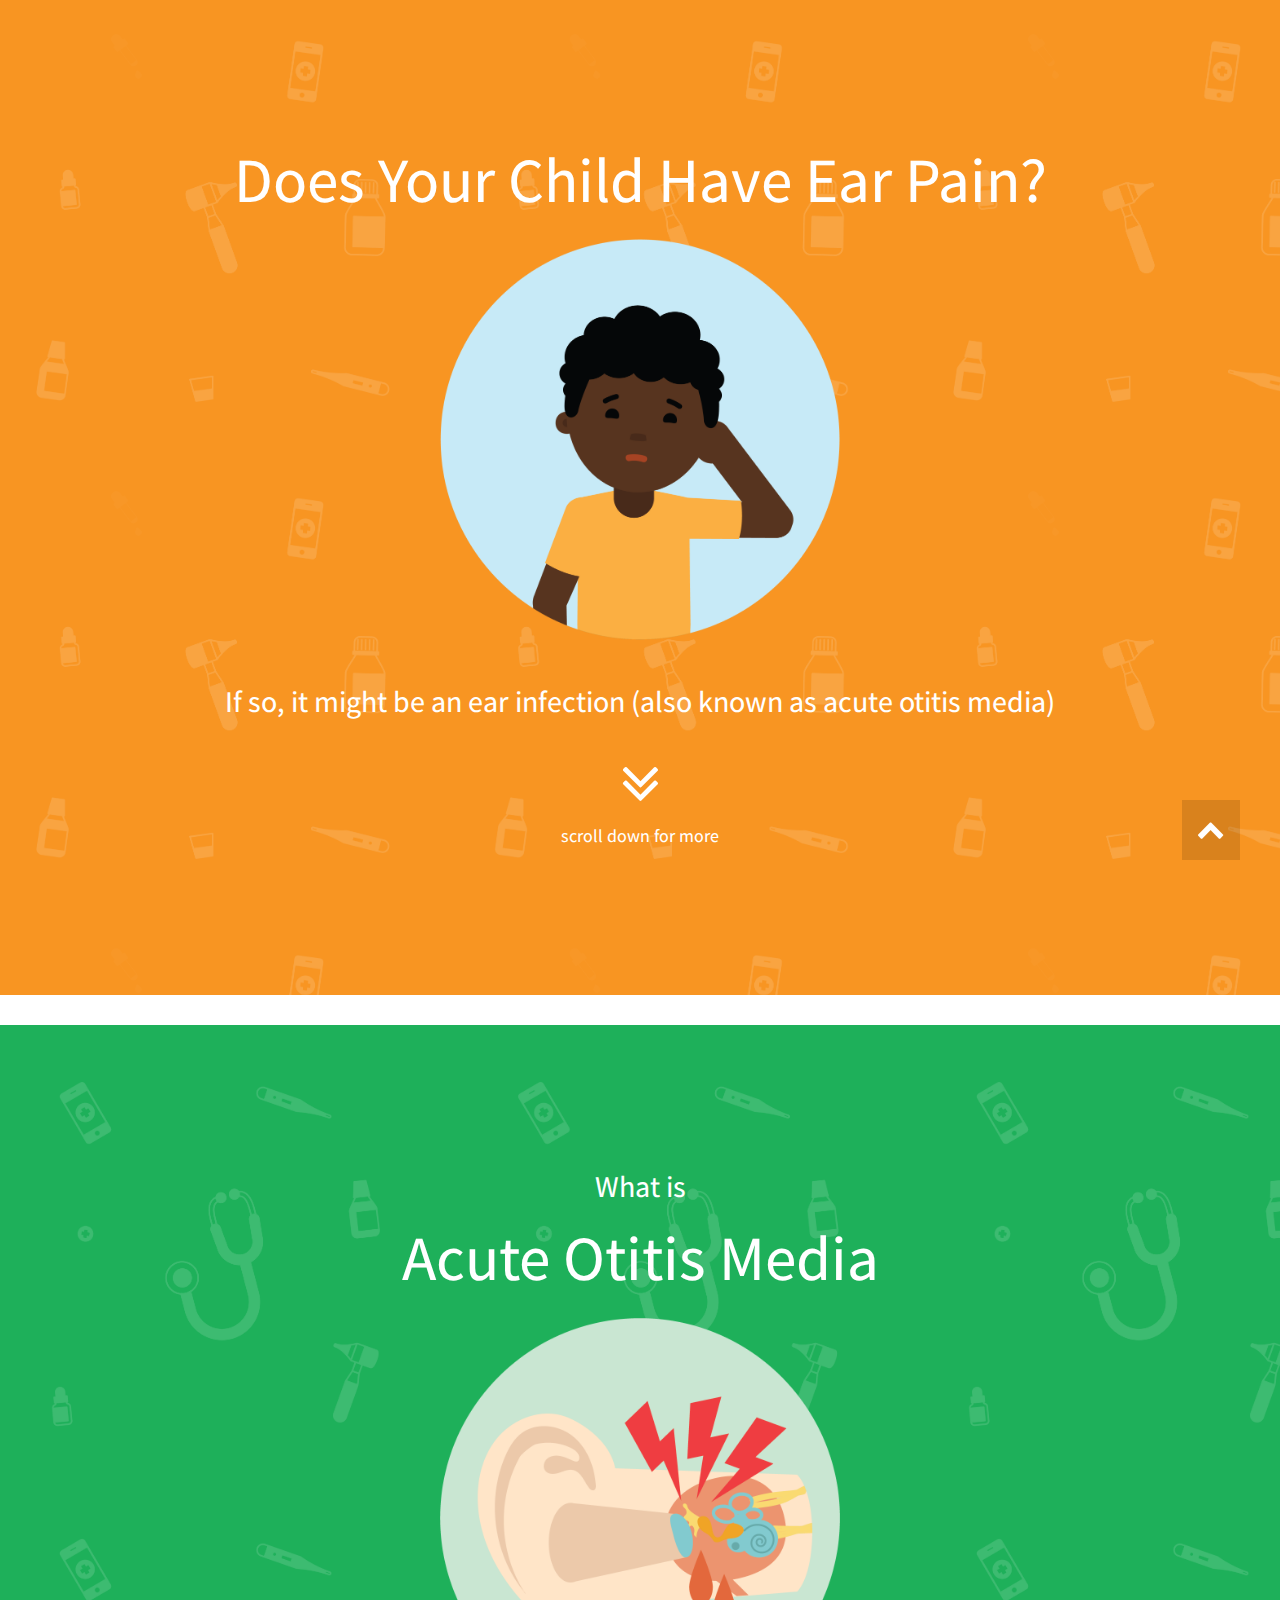
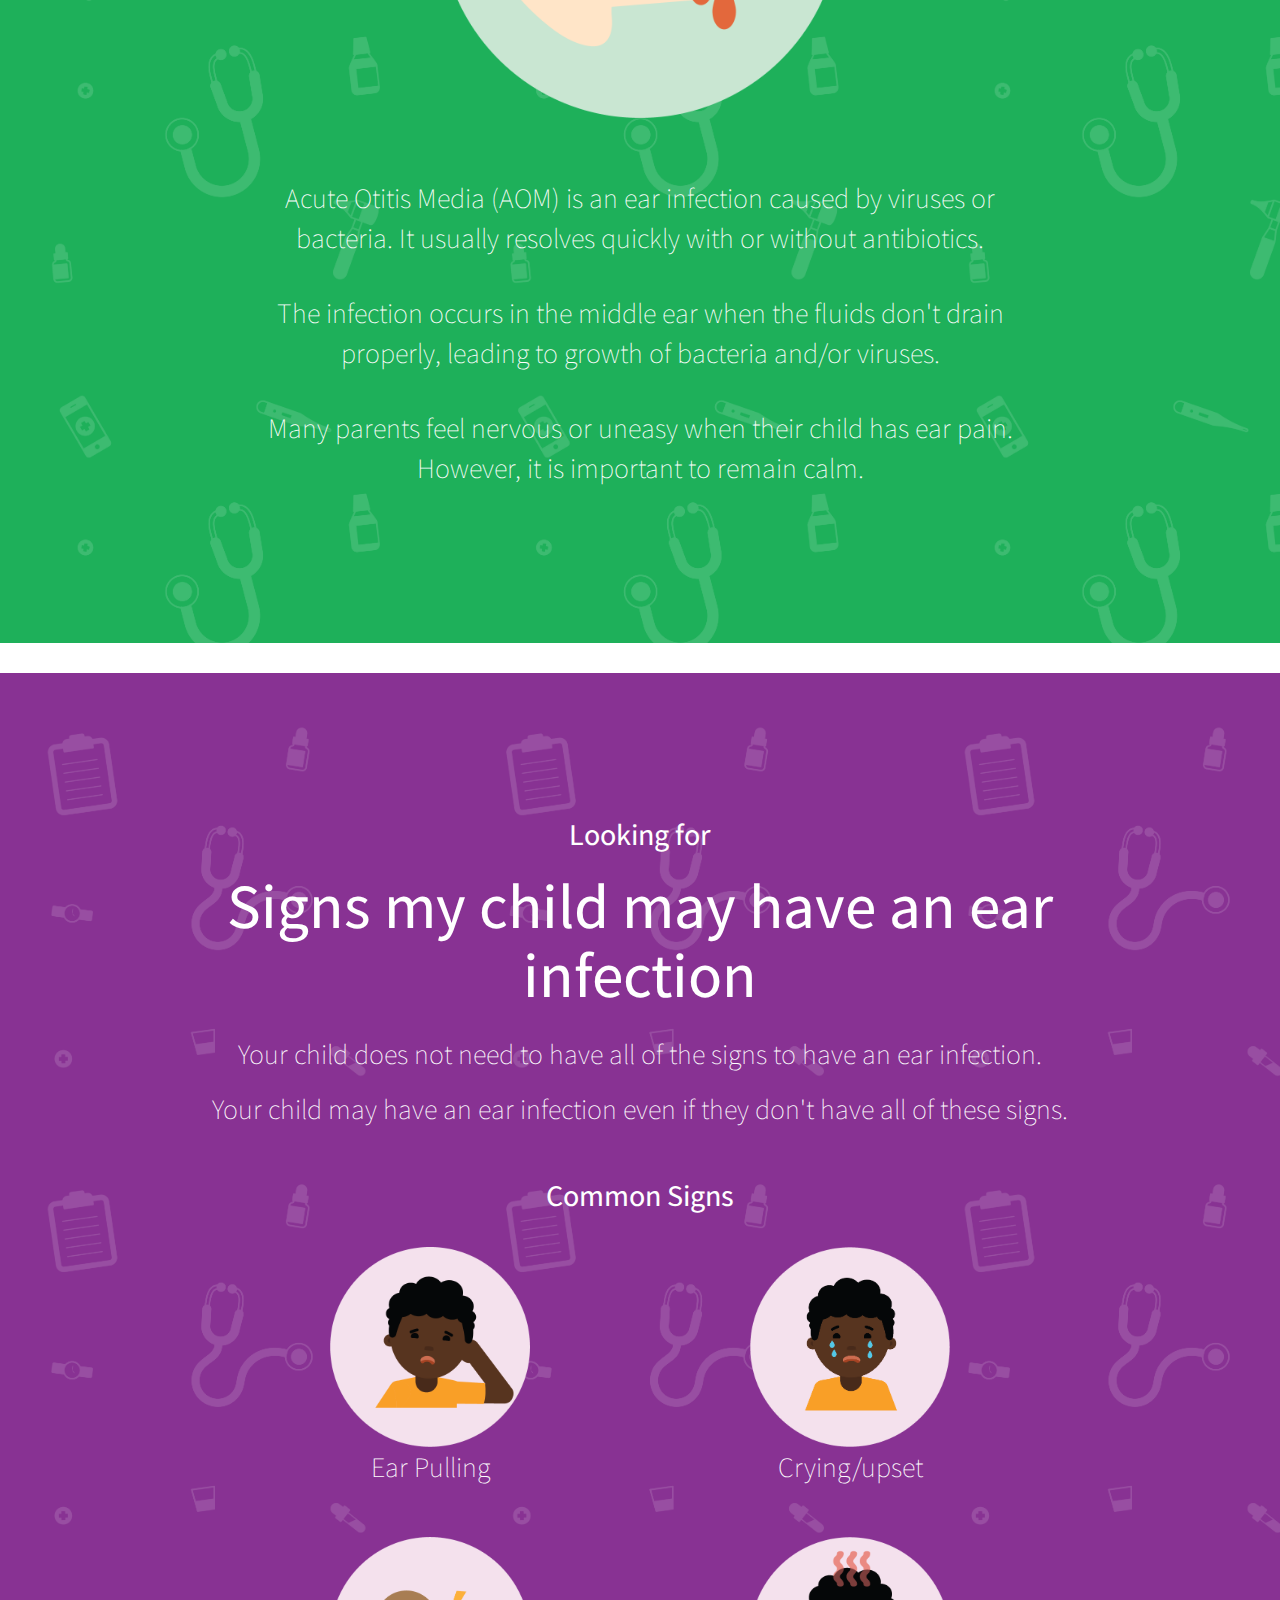
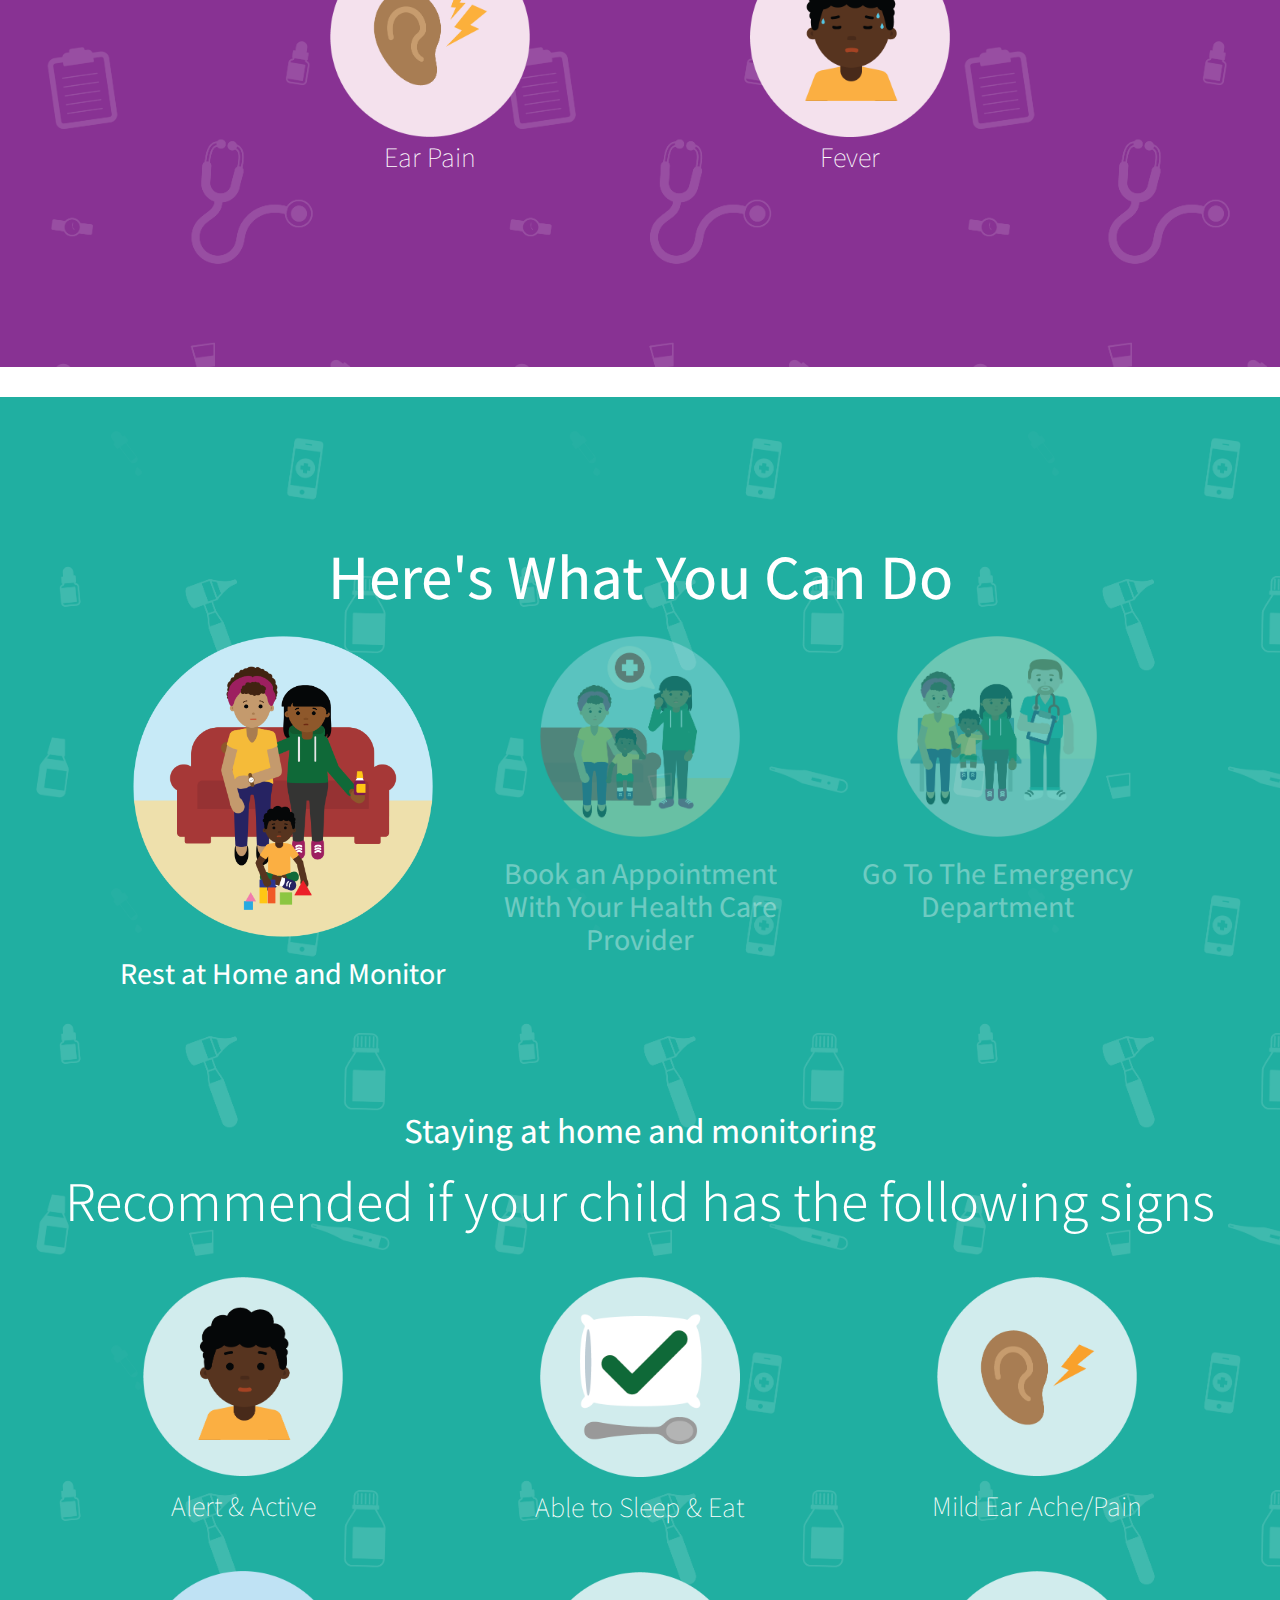
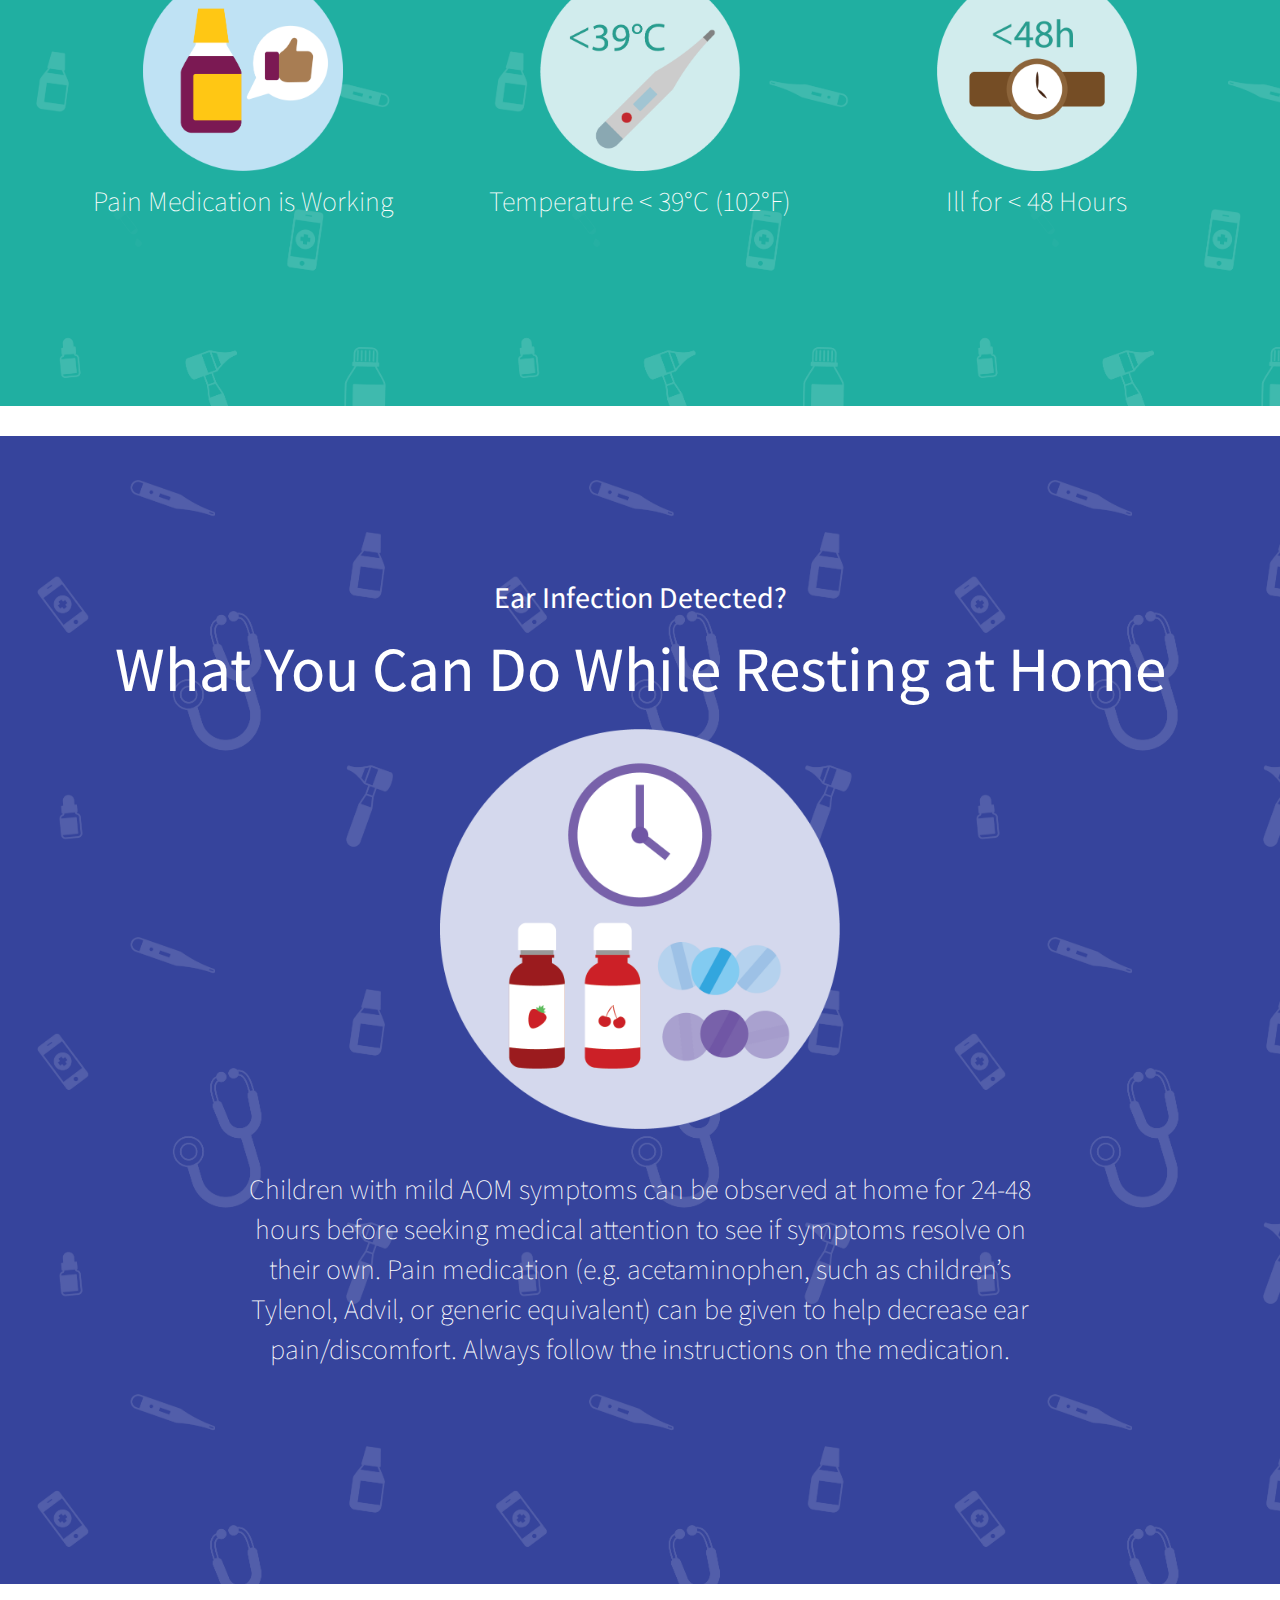
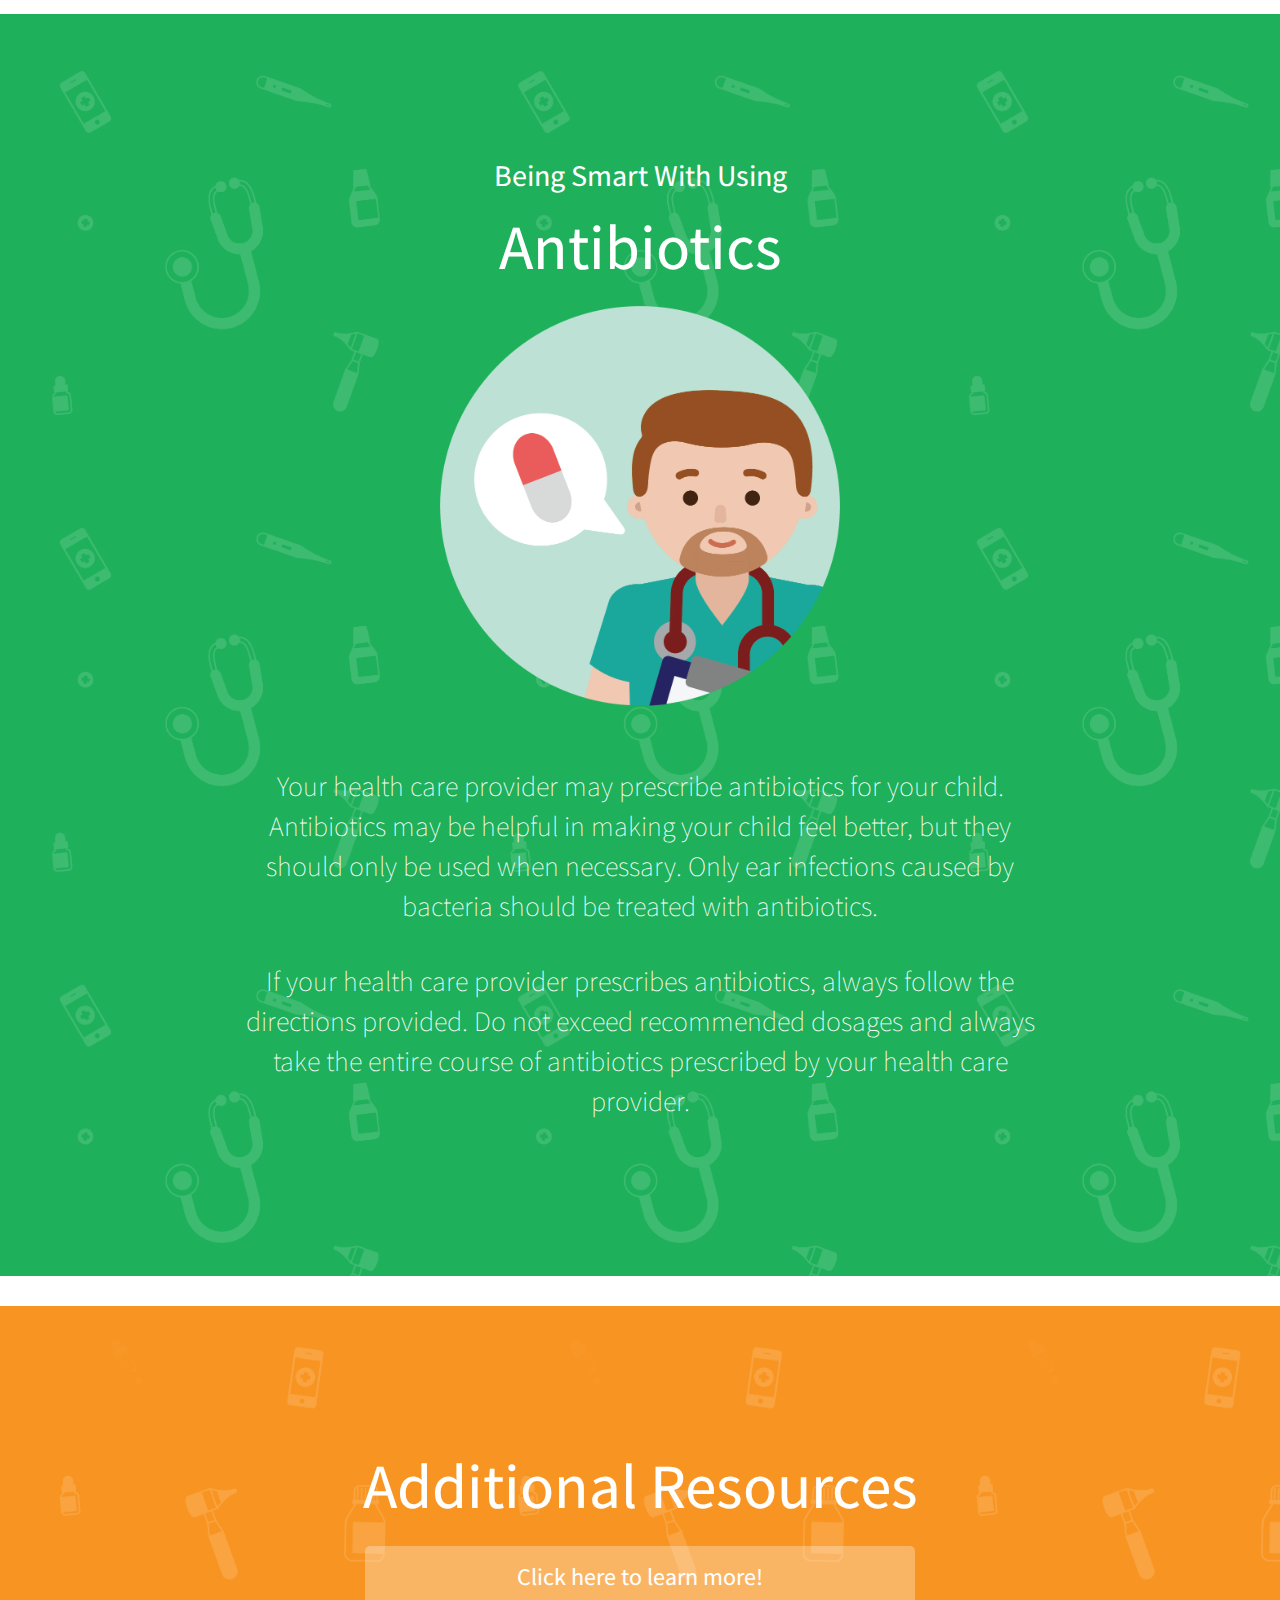
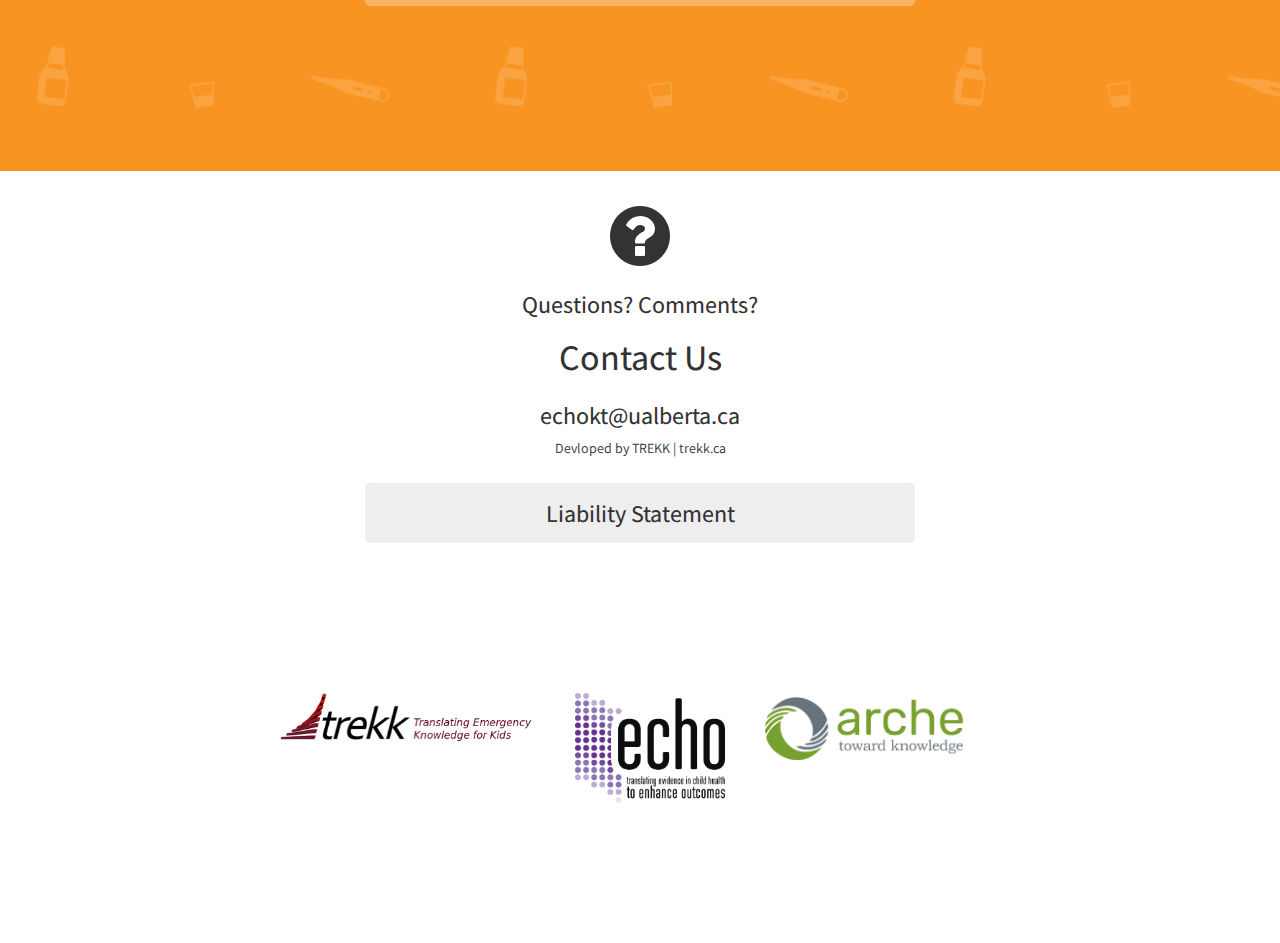
==== commit 2c240eea: "comment" ====
--- a/index.html
+++ b/index.html
@@ -83,7 +83,7 @@
 				<img src="img/scene_ear.png" class="img-scene">
 				<div class="textBox">
 					<p>Acute Otitis Media (AOM) is an ear infection caused by viruses or bacteria. It usually resolves quickly with or without antibiotics.</p>
-					<p>The infection occurs in the middle ear when the fluids don't drain properly, leading to grwoth of bacteria and/or viruses.</p>
+					<p>The infection occurs in the middle ear when the fluids don't drain properly, leading to growth of bacteria and/or viruses.</p>
 					<p>Many parents feel nervous or uneasy when their child has ear pain. However, it is important to remain calm.</p>
 				</div>
 			</div>
--- a/mainStyles.css
+++ b/mainStyles.css
@@ -320,7 +320,7 @@
     overflow-y: scroll;
 }
 
-#liability-statement-btn .primaryBtn, .primaryBtn.overlay-close-btn {
+#liability-statement-btn .primaryBtn, .primaryBtn.overlay-close-btn, #close-infographic-btn .primaryBtn {
     background-color: rgba(200, 200, 200, 0.3);
 }
 
